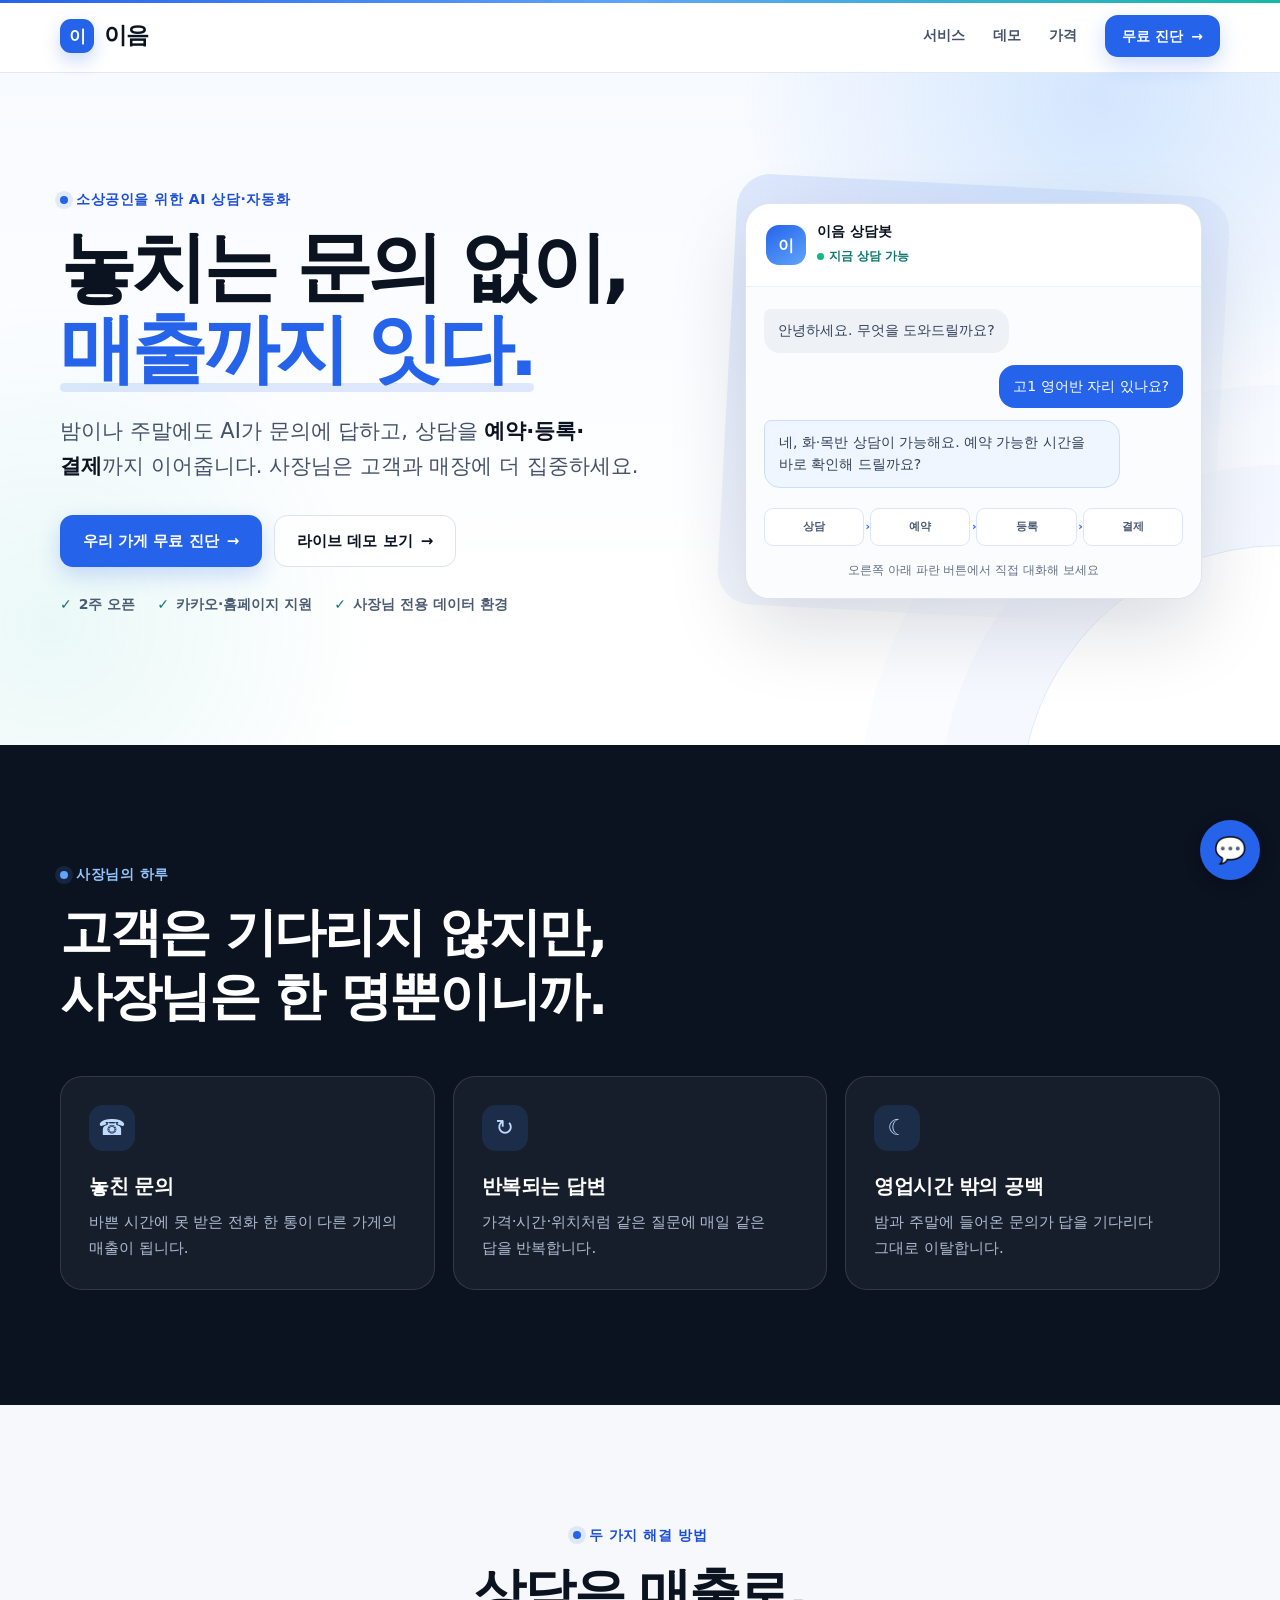
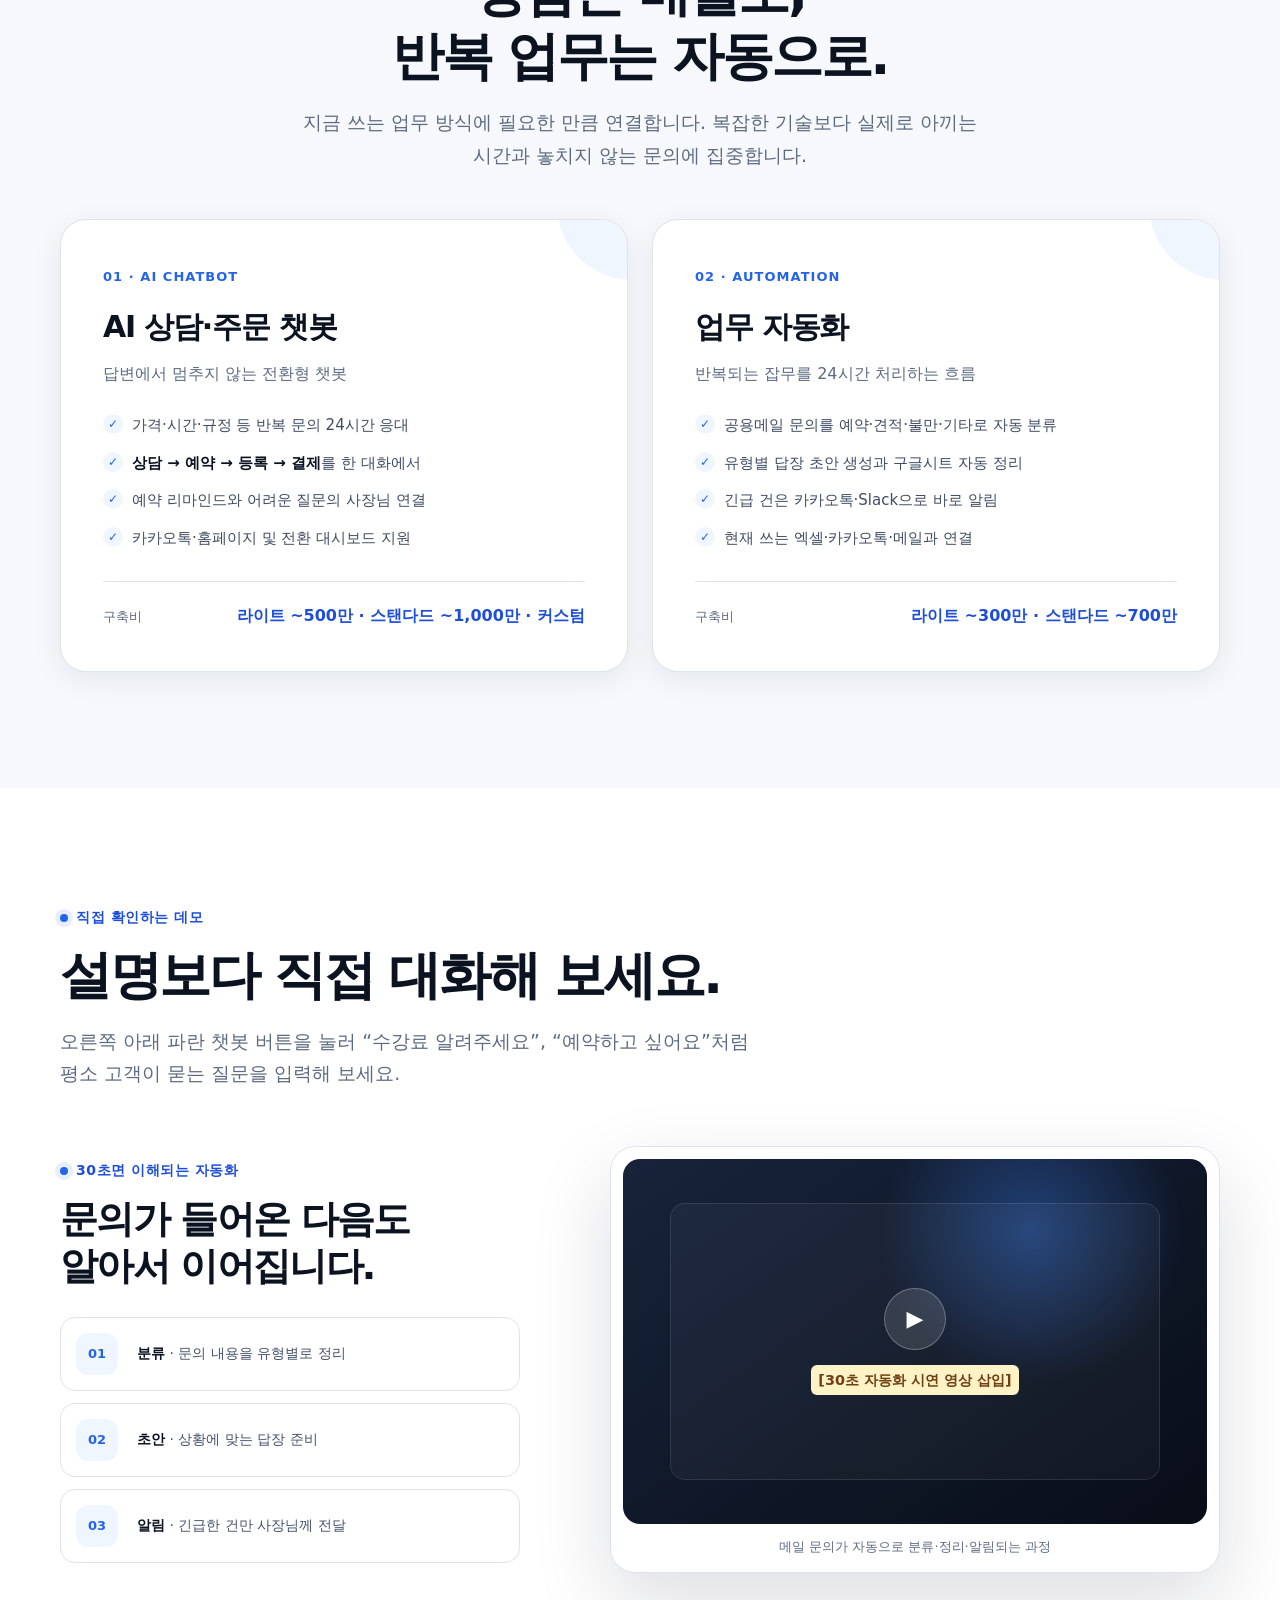
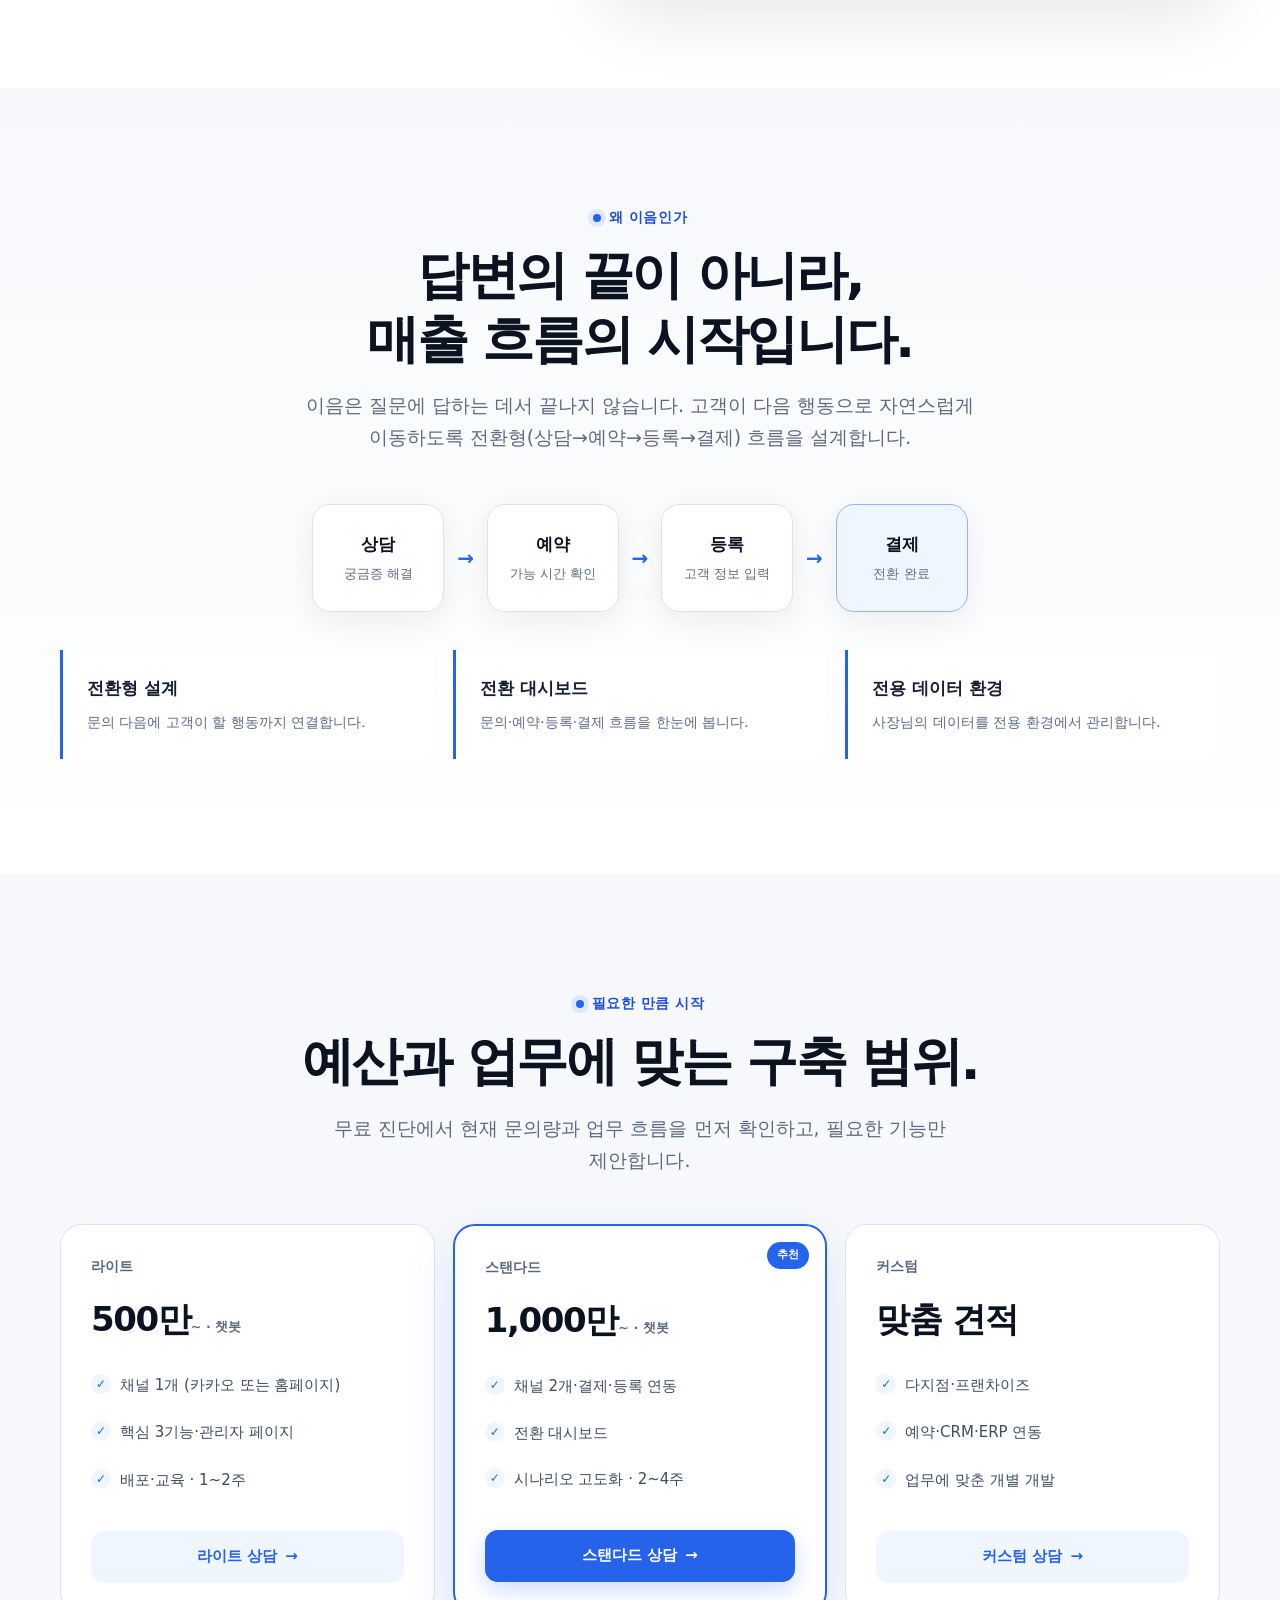
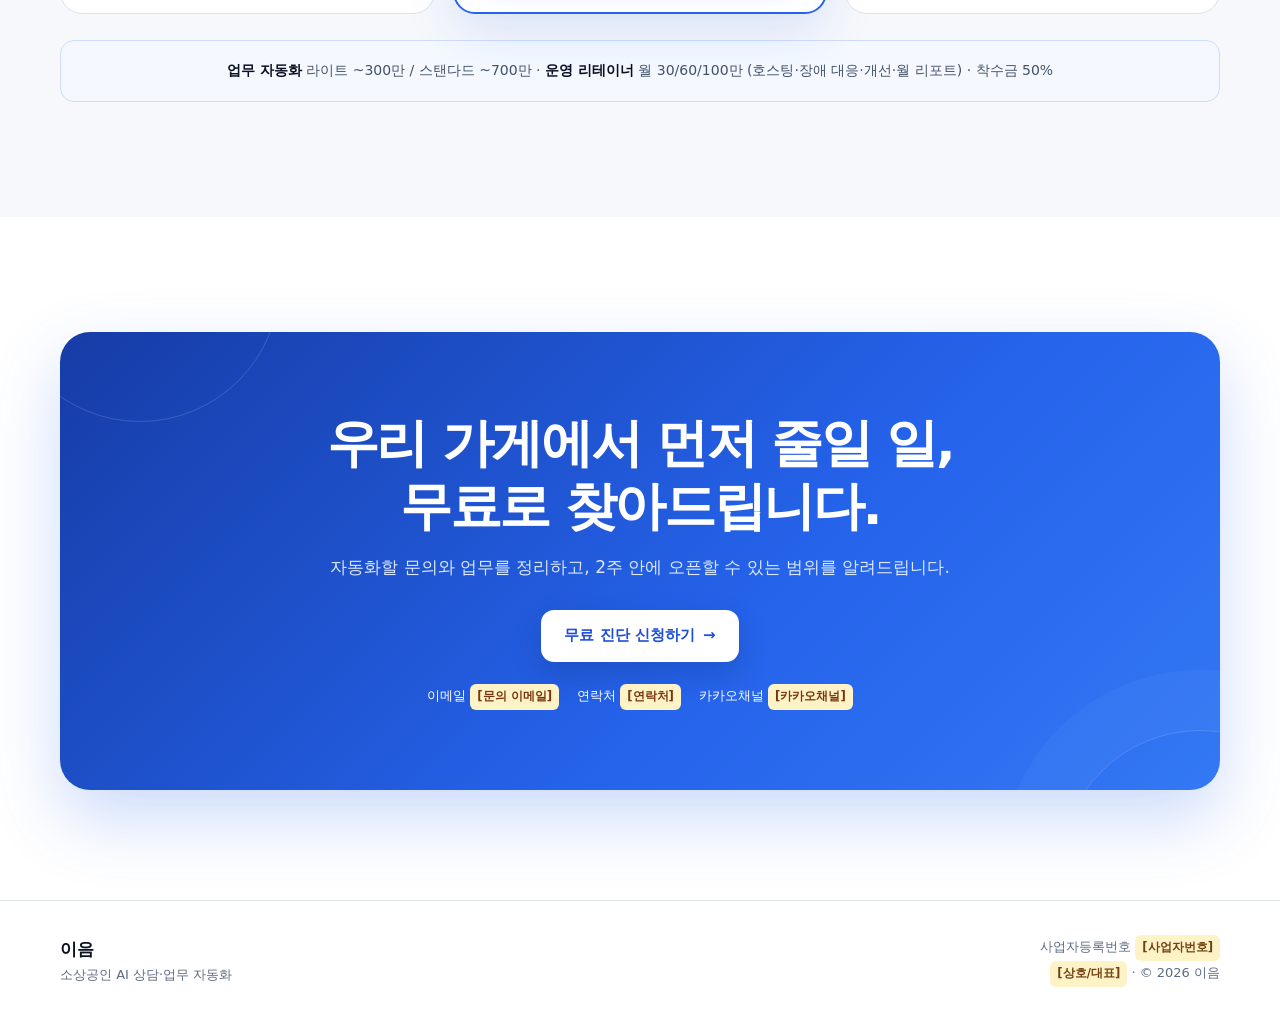
==== index.html @ da588597 "이음 랜딩 페이지 (라이브 챗봇 위젯 포함) Co-Authored-By: Claude Opus 4.8 (1M context) <noreply@anthropic.com>" ====
<!doctype html>
<html lang="ko">
<head>
  <meta charset="utf-8">
  <meta name="viewport" content="width=device-width, initial-scale=1">
  <meta name="theme-color" content="#ffffff">
  <meta name="color-scheme" content="light">
  <title>이음 — 문의를 매출로 잇는 AI 상담·자동화</title>
  <meta name="description" content="소상공인을 위한 AI 상담 챗봇과 업무 자동화. 상담→예약→등록→결제까지 잇는 전환형 챗봇을 2주 안에 오픈하세요.">
  <style>
    :root {
      --blue: #2563eb;
      --blue-dark: #1d4ed8;
      --blue-soft: #eff6ff;
      --navy: #0b1220;
      --ink: #172033;
      --muted: #5d6b82;
      --line: #dce3ed;
      --surface: #fff;
      --soft: #f6f8fb;
      --mint: #0f766e;
      --shadow-sm: 0 8px 30px rgba(15, 23, 42, .07);
      --shadow-lg: 0 30px 80px rgba(15, 23, 42, .14);
      --radius: 22px;
    }

    *, *::before, *::after { box-sizing: border-box; }
    html { scroll-behavior: smooth; scroll-padding-top: 88px; }
    body {
      margin: 0;
      color: var(--ink);
      background: var(--surface);
      font-family: Pretendard, "Apple SD Gothic Neo", "Noto Sans KR", system-ui, -apple-system, sans-serif;
      font-size: 16px;
      line-height: 1.7;
      word-break: keep-all;
      -webkit-font-smoothing: antialiased;
    }
    body::before {
      content: "";
      position: fixed;
      inset: 0 0 auto;
      height: 3px;
      z-index: 100;
      background: linear-gradient(90deg, var(--blue), #60a5fa, #14b8a6);
    }
    a { color: inherit; text-decoration: none; }
    button, a { -webkit-tap-highlight-color: transparent; }
    img { display: block; max-width: 100%; }
    strong { color: var(--navy); }
    section { padding: clamp(76px, 9vw, 120px) 0; }
    section[id] { scroll-margin-top: 76px; }
    .wrap { width: min(1160px, calc(100% - 48px)); margin-inline: auto; }
    .narrow { max-width: 760px; }
    .center { margin-inline: auto; text-align: center; }
    .skip-link {
      position: fixed;
      top: -80px;
      left: 16px;
      z-index: 200;
      padding: 10px 16px;
      border-radius: 10px;
      color: #fff;
      background: var(--navy);
      transition: top .2s ease;
    }
    .skip-link:focus { top: 12px; }
    :focus-visible { outline: 3px solid #f59e0b; outline-offset: 4px; }

    .eyebrow {
      display: inline-flex;
      align-items: center;
      gap: 8px;
      margin-bottom: 14px;
      color: var(--blue-dark);
      font-size: 14px;
      font-weight: 800;
      letter-spacing: .04em;
    }
    .eyebrow::before {
      content: "";
      width: 8px;
      height: 8px;
      border-radius: 50%;
      background: var(--blue);
      box-shadow: 0 0 0 5px rgba(37, 99, 235, .11);
    }
    .section-title {
      margin: 0;
      color: var(--navy);
      font-size: clamp(32px, 4.2vw, 52px);
      line-height: 1.22;
      letter-spacing: -.045em;
    }
    .section-desc {
      max-width: 700px;
      margin: 18px 0 0;
      color: var(--muted);
      font-size: clamp(16px, 1.8vw, 19px);
    }
    .center .section-desc { margin-inline: auto; }

    .btn {
      display: inline-flex;
      min-height: 52px;
      align-items: center;
      justify-content: center;
      gap: 8px;
      padding: 13px 22px;
      border: 1px solid transparent;
      border-radius: 13px;
      color: #fff;
      background: var(--blue);
      box-shadow: 0 8px 22px rgba(37, 99, 235, .22);
      font-size: 15px;
      font-weight: 800;
      line-height: 1.3;
      transition: transform .2s ease, box-shadow .2s ease, background .2s ease;
    }
    .btn::after { content: "→"; transition: transform .2s ease; }
    .btn:hover {
      transform: translateY(-2px);
      background: var(--blue-dark);
      box-shadow: 0 14px 30px rgba(37, 99, 235, .28);
    }
    .btn:hover::after { transform: translateX(3px); }
    .btn.secondary {
      color: var(--navy);
      background: rgba(255, 255, 255, .78);
      border-color: var(--line);
      box-shadow: none;
    }
    .btn.secondary:hover { background: #fff; border-color: #aebbd0; }

    /* Header */
    .site-header {
      position: sticky;
      top: 0;
      z-index: 50;
      border-bottom: 1px solid rgba(220, 227, 237, .8);
      background: rgba(255, 255, 255, .88);
      backdrop-filter: blur(18px);
      -webkit-backdrop-filter: blur(18px);
    }
    .nav {
      display: flex;
      min-height: 72px;
      align-items: center;
      justify-content: space-between;
      gap: 28px;
    }
    .logo {
      display: inline-flex;
      align-items: center;
      gap: 10px;
      color: var(--navy);
      font-size: 23px;
      font-weight: 900;
      letter-spacing: -.04em;
    }
    .logo-mark {
      display: grid;
      width: 34px;
      height: 34px;
      place-items: center;
      border-radius: 11px;
      color: #fff;
      background: var(--blue);
      box-shadow: 0 8px 18px rgba(37, 99, 235, .24);
      font-size: 17px;
    }
    .nav-links { display: flex; align-items: center; gap: 28px; }
    .nav-links > a:not(.btn) {
      color: #445169;
      font-size: 14px;
      font-weight: 700;
      transition: color .2s ease;
    }
    .nav-links > a:not(.btn):hover { color: var(--blue); }
    .nav .btn { min-height: 42px; padding: 9px 16px; font-size: 14px; }

    /* Hero */
    .hero {
      position: relative;
      overflow: hidden;
      padding: clamp(68px, 9vw, 112px) 0 clamp(78px, 10vw, 128px);
      background:
        radial-gradient(circle at 86% 4%, rgba(96, 165, 250, .24), transparent 28%),
        radial-gradient(circle at 4% 82%, rgba(20, 184, 166, .09), transparent 24%),
        linear-gradient(180deg, #f7faff 0%, #fff 78%);
    }
    .hero::after {
      content: "";
      position: absolute;
      width: 520px;
      height: 520px;
      right: -260px;
      bottom: -320px;
      border: 1px solid rgba(37, 99, 235, .14);
      border-radius: 50%;
      box-shadow: 0 0 0 80px rgba(37, 99, 235, .025), 0 0 0 160px rgba(37, 99, 235, .02);
    }
    .hero-grid {
      position: relative;
      z-index: 1;
      display: grid;
      grid-template-columns: minmax(0, 1.08fr) minmax(400px, .92fr);
      align-items: center;
      gap: clamp(48px, 7vw, 88px);
    }
    .hero h1 {
      max-width: 720px;
      margin: 0;
      color: var(--navy);
      font-size: clamp(45px, 6.4vw, 76px);
      font-weight: 900;
      line-height: 1.08;
      letter-spacing: -.062em;
    }
    .hero h1 em {
      position: relative;
      color: var(--blue);
      font-style: normal;
    }
    .hero h1 em::after {
      content: "";
      position: absolute;
      right: 0;
      bottom: 1px;
      left: 0;
      height: 9px;
      z-index: -1;
      border-radius: 20px;
      background: rgba(37, 99, 235, .14);
    }
    .hero-lead {
      max-width: 640px;
      margin: 24px 0 0;
      color: #445169;
      font-size: clamp(17px, 2vw, 21px);
      line-height: 1.65;
    }
    .cta-row { display: flex; flex-wrap: wrap; gap: 12px; margin-top: 32px; }
    .trust-list {
      display: flex;
      flex-wrap: wrap;
      gap: 10px 22px;
      margin: 26px 0 0;
      padding: 0;
      list-style: none;
      color: #4b5b72;
      font-size: 14px;
      font-weight: 650;
    }
    .trust-list li::before { content: "✓"; margin-right: 7px; color: var(--mint); font-weight: 900; }

    .conversation-shell { position: relative; padding: 18px; }
    .conversation-shell::before {
      content: "";
      position: absolute;
      inset: 0;
      border-radius: 34px;
      background: linear-gradient(145deg, rgba(37, 99, 235, .13), rgba(255, 255, 255, .3));
      transform: rotate(3deg);
    }
    .chat-preview {
      position: relative;
      overflow: hidden;
      border: 1px solid rgba(220, 227, 237, .95);
      border-radius: 25px;
      background: #fff;
      box-shadow: var(--shadow-lg);
    }
    .chat-head {
      display: flex;
      align-items: center;
      gap: 11px;
      padding: 18px 20px;
      border-bottom: 1px solid #edf1f6;
    }
    .avatar {
      display: grid;
      width: 40px;
      height: 40px;
      place-items: center;
      border-radius: 13px;
      color: #fff;
      background: linear-gradient(145deg, var(--blue), #60a5fa);
      font-weight: 900;
    }
    .chat-head strong { display: block; font-size: 14px; line-height: 1.3; }
    .status { color: var(--mint); font-size: 12px; font-weight: 700; }
    .status::before { content: ""; display: inline-block; width: 7px; height: 7px; margin-right: 5px; border-radius: 50%; background: #10b981; }
    .chat-body { padding: 22px 18px 17px; background: #fbfcfe; }
    .bubble {
      width: fit-content;
      max-width: 85%;
      margin-bottom: 12px;
      padding: 11px 14px;
      border-radius: 7px 16px 16px;
      background: #eef2f7;
      color: #344158;
      font-size: 14px;
      line-height: 1.55;
    }
    .bubble.user {
      margin-left: auto;
      border-radius: 16px 7px 16px 16px;
      color: #fff;
      background: var(--blue);
    }
    .bubble.result {
      border: 1px solid #cdddfd;
      background: var(--blue-soft);
    }
    .conversion {
      display: grid;
      grid-template-columns: repeat(4, 1fr);
      gap: 6px;
      margin-top: 20px;
    }
    .conversion span {
      position: relative;
      padding: 9px 3px;
      border: 1px solid #dbe6fa;
      border-radius: 9px;
      color: #495973;
      background: #fff;
      text-align: center;
      font-size: 11px;
      font-weight: 800;
    }
    .conversion span:not(:last-child)::after {
      content: "›";
      position: absolute;
      top: 50%;
      right: -7px;
      z-index: 1;
      color: var(--blue);
      transform: translateY(-50%);
    }
    .preview-note {
      margin: 14px 0 0;
      color: #637087;
      text-align: center;
      font-size: 12px;
    }

    /* Problem */
    .problem { background: var(--navy); color: #fff; }
    .problem .eyebrow { color: #93c5fd; }
    .problem .eyebrow::before { background: #60a5fa; box-shadow: 0 0 0 5px rgba(96, 165, 250, .14); }
    .problem .section-title { max-width: 740px; color: #fff; }
    .problem-grid {
      display: grid;
      grid-template-columns: repeat(3, 1fr);
      gap: 18px;
      margin-top: 48px;
    }
    .problem-card {
      padding: 28px;
      border: 1px solid rgba(255, 255, 255, .12);
      border-radius: var(--radius);
      background: rgba(255, 255, 255, .05);
      transition: transform .25s ease, background .25s ease;
    }
    .problem-card:hover { transform: translateY(-4px); background: rgba(255, 255, 255, .08); }
    .icon-box {
      display: grid;
      width: 46px;
      height: 46px;
      place-items: center;
      border-radius: 14px;
      color: #bfdbfe;
      background: rgba(59, 130, 246, .15);
      font-size: 22px;
    }
    .problem-card h3 { margin: 18px 0 7px; font-size: 20px; letter-spacing: -.025em; }
    .problem-card p { margin: 0; color: #aebbd0; font-size: 15px; }

    /* Services */
    .services { background: var(--soft); }
    .service-grid { display: grid; grid-template-columns: repeat(2, 1fr); gap: 24px; margin-top: 48px; }
    .service-card {
      position: relative;
      overflow: hidden;
      padding: clamp(28px, 4vw, 42px);
      border: 1px solid var(--line);
      border-radius: 26px;
      background: #fff;
      box-shadow: var(--shadow-sm);
      transition: transform .25s ease, box-shadow .25s ease;
    }
    .service-card:hover { transform: translateY(-5px); box-shadow: 0 18px 45px rgba(15, 23, 42, .1); }
    .service-card::after {
      content: "";
      position: absolute;
      width: 150px;
      height: 150px;
      top: -90px;
      right: -80px;
      border-radius: 50%;
      background: var(--blue-soft);
    }
    .service-no { color: var(--blue); font-size: 13px; font-weight: 900; letter-spacing: .08em; }
    .service-card h3 { margin: 12px 0 0; color: var(--navy); font-size: clamp(24px, 3vw, 30px); letter-spacing: -.04em; }
    .service-card > p { margin: 8px 0 0; color: var(--muted); }
    .check-list { display: grid; gap: 12px; margin: 26px 0 0; padding: 0; list-style: none; }
    .check-list li { position: relative; padding-left: 29px; color: #3f4c62; font-size: 15px; }
    .check-list li::before {
      content: "✓";
      position: absolute;
      top: 1px;
      left: 0;
      display: grid;
      width: 20px;
      height: 20px;
      place-items: center;
      border-radius: 50%;
      color: var(--blue);
      background: var(--blue-soft);
      font-size: 12px;
      font-weight: 900;
    }
    .service-price {
      display: flex;
      align-items: baseline;
      justify-content: space-between;
      gap: 12px;
      margin-top: 30px;
      padding-top: 20px;
      border-top: 1px solid var(--line);
      color: var(--muted);
      font-size: 13px;
    }
    .service-price strong { color: var(--blue-dark); font-size: 16px; }

    /* Demo */
    .demo-grid {
      display: grid;
      grid-template-columns: .86fr 1.14fr;
      align-items: center;
      gap: clamp(46px, 7vw, 90px);
      margin-top: 56px;
    }
    .step-list { display: grid; gap: 12px; margin-top: 28px; }
    .step {
      display: grid;
      grid-template-columns: 46px 1fr;
      gap: 15px;
      align-items: center;
      padding: 15px;
      border: 1px solid var(--line);
      border-radius: 15px;
      background: #fff;
    }
    .step b {
      display: grid;
      width: 42px;
      height: 42px;
      place-items: center;
      border-radius: 12px;
      color: var(--blue);
      background: var(--blue-soft);
      font-size: 13px;
    }
    .step span { color: #45536a; font-size: 14px; }
    .video-card {
      padding: 12px;
      border: 1px solid var(--line);
      border-radius: 25px;
      background: #fff;
      box-shadow: var(--shadow-lg);
    }
    .video-box {
      position: relative;
      display: grid;
      aspect-ratio: 16 / 10;
      place-items: center;
      overflow: hidden;
      border-radius: 17px;
      background:
        radial-gradient(circle at 70% 20%, rgba(59, 130, 246, .38), transparent 30%),
        linear-gradient(145deg, #17233a, #080d17);
      color: #fff;
      text-align: center;
    }
    .video-box::before {
      content: "";
      position: absolute;
      inset: 12% 8%;
      border: 1px solid rgba(255, 255, 255, .1);
      border-radius: 15px;
      background: rgba(255, 255, 255, .04);
    }
    .video-placeholder { position: relative; z-index: 1; }
    .play {
      display: grid;
      width: 62px;
      height: 62px;
      margin: 0 auto 15px;
      place-items: center;
      border: 1px solid rgba(255, 255, 255, .28);
      border-radius: 50%;
      background: rgba(255, 255, 255, .13);
      backdrop-filter: blur(8px);
      font-size: 22px;
    }
    .placeholder {
      display: inline-block;
      padding: 3px 7px;
      border-radius: 6px;
      color: #713f12;
      background: #fef3c7;
      font-size: .9em;
      font-weight: 700;
    }
    .video-caption { margin: 12px 6px 2px; color: var(--muted); font-size: 13px; text-align: center; }

    /* Difference */
    .difference { background: linear-gradient(180deg, var(--soft), #fff); }
    .flow {
      display: grid;
      grid-template-columns: repeat(7, auto);
      align-items: center;
      justify-content: center;
      gap: clamp(6px, 1vw, 14px);
      margin-top: 50px;
    }
    .flow-step {
      min-width: 132px;
      padding: 25px 16px;
      border: 1px solid var(--line);
      border-radius: 18px;
      background: #fff;
      box-shadow: var(--shadow-sm);
      text-align: center;
    }
    .flow-step b { display: block; color: var(--navy); font-size: 17px; }
    .flow-step small { color: var(--muted); }
    .flow-step:last-child { border-color: #93b4fb; background: var(--blue-soft); }
    .flow-arrow { color: var(--blue); font-size: 20px; font-weight: 900; }
    .proof-grid { display: grid; grid-template-columns: repeat(3, 1fr); gap: 18px; margin-top: 38px; }
    .proof {
      padding: 24px;
      border-left: 3px solid var(--blue);
      border-radius: 0 15px 15px 0;
      background: #fff;
    }
    .proof b { display: block; margin-bottom: 5px; font-size: 17px; }
    .proof span { color: var(--muted); font-size: 14px; }

    /* Pricing */
    .pricing { background: var(--soft); }
    .price-grid { display: grid; grid-template-columns: repeat(3, 1fr); gap: 18px; margin-top: 48px; }
    .plan {
      position: relative;
      display: flex;
      min-height: 390px;
      flex-direction: column;
      padding: 30px;
      border: 1px solid var(--line);
      border-radius: 22px;
      background: #fff;
    }
    .plan.featured { border: 2px solid var(--blue); box-shadow: 0 20px 50px rgba(37, 99, 235, .13); transform: translateY(-8px); }
    .popular {
      position: absolute;
      top: 16px;
      right: 16px;
      padding: 4px 10px;
      border-radius: 99px;
      color: #fff;
      background: var(--blue);
      font-size: 11px;
      font-weight: 800;
    }
    .plan-name { color: #58677e; font-size: 14px; font-weight: 800; }
    .amount { margin-top: 12px; color: var(--navy); font-size: 34px; font-weight: 900; letter-spacing: -.04em; }
    .amount small { color: var(--muted); font-size: 13px; font-weight: 600; letter-spacing: 0; }
    .plan .check-list { flex: 1; margin-top: 24px; }
    .plan .btn { width: 100%; margin-top: 28px; }
    .plan:not(.featured) .btn { color: var(--blue); background: var(--blue-soft); box-shadow: none; }
    .price-note {
      margin: 26px auto 0;
      padding: 18px 22px;
      border: 1px solid #cdddfd;
      border-radius: 14px;
      color: #45536a;
      background: #f5f9ff;
      font-size: 14px;
      text-align: center;
    }

    /* CTA + footer */
    .contact { padding-bottom: clamp(76px, 9vw, 110px); }
    .contact-band {
      position: relative;
      overflow: hidden;
      padding: clamp(48px, 7vw, 80px) 24px;
      border-radius: 30px;
      color: #fff;
      background: linear-gradient(135deg, #163ca6, var(--blue) 60%, #3378f4);
      box-shadow: 0 28px 70px rgba(37, 99, 235, .24);
      text-align: center;
    }
    .contact-band::before, .contact-band::after {
      content: "";
      position: absolute;
      width: 280px;
      height: 280px;
      border: 1px solid rgba(255, 255, 255, .15);
      border-radius: 50%;
    }
    .contact-band::before { top: -190px; left: -60px; }
    .contact-band::after { right: -120px; bottom: -220px; box-shadow: 0 0 0 60px rgba(255, 255, 255, .035); }
    .contact-band > * { position: relative; z-index: 1; }
    .contact-band h2 { max-width: 760px; margin: 0 auto; font-size: clamp(32px, 4.5vw, 52px); line-height: 1.2; letter-spacing: -.045em; }
    .contact-band > p { margin: 16px auto 0; color: #dbeafe; font-size: 17px; }
    .contact-band .btn { margin-top: 28px; color: var(--blue-dark); background: #fff; box-shadow: 0 12px 30px rgba(7, 23, 63, .18); }
    .contact-detail { display: flex; flex-wrap: wrap; justify-content: center; gap: 8px 18px; margin-top: 22px; font-size: 13px; }
    .contact-detail .placeholder { color: #78350f; }
    footer { padding: 34px 0 44px; border-top: 1px solid var(--line); color: var(--muted); font-size: 13px; }
    .footer-inner { display: flex; align-items: flex-start; justify-content: space-between; gap: 24px; }
    .footer-brand { color: var(--navy); font-size: 17px; font-weight: 900; }
    .footer-meta { text-align: right; }

    [data-reveal] { opacity: 0; transform: translateY(22px); transition: opacity .65s ease, transform .65s cubic-bezier(.2,.7,.2,1); }
    [data-reveal].is-visible { opacity: 1; transform: none; }

    @media (max-width: 980px) {
      .hero-grid { grid-template-columns: 1fr 400px; gap: 36px; }
      .hero h1 { font-size: clamp(44px, 6.4vw, 62px); }
      .problem-grid, .proof-grid { gap: 14px; }
      .flow-step { min-width: 100px; }
    }
    @media (max-width: 820px) {
      .nav-links { gap: 18px; }
      .nav-links > a:not(.btn) { display: none; }
      .hero-grid, .demo-grid { grid-template-columns: 1fr; }
      .hero-copy { text-align: center; }
      .hero h1, .hero-lead { margin-inline: auto; }
      .cta-row, .trust-list { justify-content: center; }
      .conversation-shell { width: min(100%, 490px); margin-inline: auto; }
      .problem-grid { grid-template-columns: 1fr; }
      .problem-card { display: grid; grid-template-columns: 52px 1fr; column-gap: 16px; }
      .problem-card .icon-box { grid-row: span 2; }
      .problem-card h3 { margin: 0 0 5px; }
      .service-grid { grid-template-columns: 1fr; }
      .flow { grid-template-columns: 1fr; width: min(100%, 480px); margin-inline: auto; margin-top: 40px; }
      .flow-step { width: 100%; }
      .flow-arrow { transform: rotate(90deg); text-align: center; }
      .price-grid { grid-template-columns: 1fr; width: min(100%, 580px); margin-inline: auto; margin-top: 40px; }
      .plan { min-height: 0; }
      .plan.featured { transform: none; }
    }
    @media (max-width: 620px) {
      .wrap { width: min(100% - 32px, 1160px); }
      section { padding-block: 72px; }
      .nav { min-height: 64px; }
      .logo { font-size: 21px; }
      .logo-mark { width: 31px; height: 31px; border-radius: 9px; }
      .nav .btn { min-height: 40px; padding-inline: 13px; }
      .hero { padding-top: 58px; }
      .hero h1 { font-size: clamp(42px, 13vw, 56px); }
      .hero-lead br { display: none; }
      .cta-row { display: grid; grid-template-columns: 1fr; }
      .cta-row .btn { width: 100%; }
      .trust-list { display: grid; justify-content: start; width: fit-content; margin-inline: auto; text-align: left; }
      .conversation-shell { padding: 8px; }
      .chat-preview { border-radius: 20px; }
      .problem-card { padding: 22px; }
      .service-card { border-radius: 20px; }
      .service-price { align-items: flex-start; flex-direction: column; }
      .proof-grid { grid-template-columns: 1fr; }
      .video-card { padding: 8px; border-radius: 20px; }
      .contact { padding-top: 18px; }
      .contact .wrap { width: 100%; }
      .contact-band { border-radius: 0; }
      .footer-inner { flex-direction: column; }
      .footer-meta { text-align: left; }
    }
    @media (prefers-reduced-motion: reduce) {
      html { scroll-behavior: auto; }
      *, *::before, *::after { scroll-behavior: auto !important; transition-duration: .01ms !important; animation-duration: .01ms !important; animation-iteration-count: 1 !important; }
      [data-reveal] { opacity: 1; transform: none; }
    }
  </style>
</head>
<body>
  <a class="skip-link" href="#main">본문으로 바로가기</a>

  <header class="site-header">
    <div class="wrap">
      <nav class="nav" aria-label="주요 메뉴">
        <a class="logo" href="#" aria-label="이음 홈">
          <span class="logo-mark" aria-hidden="true">이</span>
          <span>이음</span>
        </a>
        <div class="nav-links">
          <a href="#services">서비스</a>
          <a href="#demo">데모</a>
          <a href="#pricing">가격</a>
          <a class="btn" href="#contact">무료 진단</a>
        </div>
      </nav>
    </div>
  </header>

  <main id="main">
    <section class="hero" aria-labelledby="hero-title">
      <div class="wrap hero-grid">
        <div class="hero-copy" data-reveal>
          <span class="eyebrow">소상공인을 위한 AI 상담·자동화</span>
          <h1 id="hero-title">놓치는 문의 없이,<br><em>매출까지 잇다.</em></h1>
          <p class="hero-lead">밤이나 주말에도 AI가 문의에 답하고, 상담을 <strong>예약·등록·결제</strong>까지 이어줍니다. 사장님은 고객과 매장에 더 집중하세요.</p>
          <div class="cta-row">
            <a class="btn" href="#contact">우리 가게 무료 진단</a>
            <a class="btn secondary" href="#demo">라이브 데모 보기</a>
          </div>
          <ul class="trust-list" aria-label="서비스 특징">
            <li>2주 오픈</li>
            <li>카카오·홈페이지 지원</li>
            <li>사장님 전용 데이터 환경</li>
          </ul>
        </div>

        <div class="conversation-shell" data-reveal>
          <div class="chat-preview" aria-label="AI 상담 챗봇 대화 예시">
            <div class="chat-head">
              <span class="avatar" aria-hidden="true">이</span>
              <div><strong>이음 상담봇</strong><span class="status">지금 상담 가능</span></div>
            </div>
            <div class="chat-body">
              <div class="bubble">안녕하세요. 무엇을 도와드릴까요?</div>
              <div class="bubble user">고1 영어반 자리 있나요?</div>
              <div class="bubble result">네, 화·목반 상담이 가능해요. 예약 가능한 시간을 바로 확인해 드릴까요?</div>
              <div class="conversion" aria-label="문의에서 결제까지 전환 흐름">
                <span>상담</span><span>예약</span><span>등록</span><span>결제</span>
              </div>
              <p class="preview-note">오른쪽 아래 파란 버튼에서 직접 대화해 보세요</p>
            </div>
          </div>
        </div>
      </div>
    </section>

    <section class="problem" aria-labelledby="problem-title">
      <div class="wrap">
        <span class="eyebrow" data-reveal>사장님의 하루</span>
        <h2 class="section-title" id="problem-title" data-reveal>고객은 기다리지 않지만,<br>사장님은 한 명뿐이니까.</h2>
        <div class="problem-grid">
          <article class="problem-card" data-reveal>
            <span class="icon-box" aria-hidden="true">☎</span>
            <h3>놓친 문의</h3>
            <p>바쁜 시간에 못 받은 전화 한 통이 다른 가게의 매출이 됩니다.</p>
          </article>
          <article class="problem-card" data-reveal>
            <span class="icon-box" aria-hidden="true">↻</span>
            <h3>반복되는 답변</h3>
            <p>가격·시간·위치처럼 같은 질문에 매일 같은 답을 반복합니다.</p>
          </article>
          <article class="problem-card" data-reveal>
            <span class="icon-box" aria-hidden="true">☾</span>
            <h3>영업시간 밖의 공백</h3>
            <p>밤과 주말에 들어온 문의가 답을 기다리다 그대로 이탈합니다.</p>
          </article>
        </div>
      </div>
    </section>

    <section class="services" id="services" aria-labelledby="services-title">
      <div class="wrap">
        <div class="narrow center">
          <span class="eyebrow" data-reveal>두 가지 해결 방법</span>
          <h2 class="section-title" id="services-title" data-reveal>상담은 매출로,<br>반복 업무는 자동으로.</h2>
          <p class="section-desc" data-reveal>지금 쓰는 업무 방식에 필요한 만큼 연결합니다. 복잡한 기술보다 실제로 아끼는 시간과 놓치지 않는 문의에 집중합니다.</p>
        </div>
        <div class="service-grid">
          <article class="service-card" data-reveal>
            <span class="service-no">01 · AI CHATBOT</span>
            <h3>AI 상담·주문 챗봇</h3>
            <p>답변에서 멈추지 않는 전환형 챗봇</p>
            <ul class="check-list">
              <li>가격·시간·규정 등 반복 문의 24시간 응대</li>
              <li><strong>상담 → 예약 → 등록 → 결제</strong>를 한 대화에서</li>
              <li>예약 리마인드와 어려운 질문의 사장님 연결</li>
              <li>카카오톡·홈페이지 및 전환 대시보드 지원</li>
            </ul>
            <div class="service-price"><span>구축비</span><strong>라이트 ~500만 · 스탠다드 ~1,000만 · 커스텀</strong></div>
          </article>
          <article class="service-card" data-reveal>
            <span class="service-no">02 · AUTOMATION</span>
            <h3>업무 자동화</h3>
            <p>반복되는 잡무를 24시간 처리하는 흐름</p>
            <ul class="check-list">
              <li>공용메일 문의를 예약·견적·불만·기타로 자동 분류</li>
              <li>유형별 답장 초안 생성과 구글시트 자동 정리</li>
              <li>긴급 건은 카카오톡·Slack으로 바로 알림</li>
              <li>현재 쓰는 엑셀·카카오톡·메일과 연결</li>
            </ul>
            <div class="service-price"><span>구축비</span><strong>라이트 ~300만 · 스탠다드 ~700만</strong></div>
          </article>
        </div>
      </div>
    </section>

    <section id="demo" aria-labelledby="demo-title">
      <div class="wrap">
        <div class="narrow">
          <span class="eyebrow" data-reveal>직접 확인하는 데모</span>
          <h2 class="section-title" id="demo-title" data-reveal>설명보다 직접 대화해 보세요.</h2>
          <p class="section-desc" data-reveal>오른쪽 아래 파란 챗봇 버튼을 눌러 “수강료 알려주세요”, “예약하고 싶어요”처럼 평소 고객이 묻는 질문을 입력해 보세요.</p>
        </div>
        <div class="demo-grid">
          <div data-reveal>
            <span class="eyebrow">30초면 이해되는 자동화</span>
            <h3 class="section-title" style="font-size:clamp(27px,3vw,38px)">문의가 들어온 다음도<br>알아서 이어집니다.</h3>
            <div class="step-list">
              <div class="step"><b>01</b><span><strong>분류</strong> · 문의 내용을 유형별로 정리</span></div>
              <div class="step"><b>02</b><span><strong>초안</strong> · 상황에 맞는 답장 준비</span></div>
              <div class="step"><b>03</b><span><strong>알림</strong> · 긴급한 건만 사장님께 전달</span></div>
            </div>
          </div>
          <div class="video-card" data-reveal>
            <div class="video-box" role="img" aria-label="30초 자동화 시연 영상이 들어갈 자리">
              <div class="video-placeholder">
                <span class="play" aria-hidden="true">▶</span>
                <span class="placeholder">[30초 자동화 시연 영상 삽입]</span>
              </div>
            </div>
            <p class="video-caption">메일 문의가 자동으로 분류·정리·알림되는 과정</p>
          </div>
        </div>
      </div>
    </section>

    <section class="difference" aria-labelledby="difference-title">
      <div class="wrap">
        <div class="narrow center">
          <span class="eyebrow" data-reveal>왜 이음인가</span>
          <h2 class="section-title" id="difference-title" data-reveal>답변의 끝이 아니라,<br>매출 흐름의 시작입니다.</h2>
          <p class="section-desc" data-reveal>이음은 질문에 답하는 데서 끝나지 않습니다. 고객이 다음 행동으로 자연스럽게 이동하도록 전환형(상담→예약→등록→결제) 흐름을 설계합니다.</p>
        </div>
        <div class="flow" aria-label="상담에서 결제까지 흐름" data-reveal>
          <div class="flow-step"><b>상담</b><small>궁금증 해결</small></div><span class="flow-arrow" aria-hidden="true">→</span>
          <div class="flow-step"><b>예약</b><small>가능 시간 확인</small></div><span class="flow-arrow" aria-hidden="true">→</span>
          <div class="flow-step"><b>등록</b><small>고객 정보 입력</small></div><span class="flow-arrow" aria-hidden="true">→</span>
          <div class="flow-step"><b>결제</b><small>전환 완료</small></div>
        </div>
        <div class="proof-grid">
          <div class="proof" data-reveal><b>전환형 설계</b><span>문의 다음에 고객이 할 행동까지 연결합니다.</span></div>
          <div class="proof" data-reveal><b>전환 대시보드</b><span>문의·예약·등록·결제 흐름을 한눈에 봅니다.</span></div>
          <div class="proof" data-reveal><b>전용 데이터 환경</b><span>사장님의 데이터를 전용 환경에서 관리합니다.</span></div>
        </div>
      </div>
    </section>

    <section class="pricing" id="pricing" aria-labelledby="pricing-title">
      <div class="wrap">
        <div class="narrow center">
          <span class="eyebrow" data-reveal>필요한 만큼 시작</span>
          <h2 class="section-title" id="pricing-title" data-reveal>예산과 업무에 맞는 구축 범위.</h2>
          <p class="section-desc" data-reveal>무료 진단에서 현재 문의량과 업무 흐름을 먼저 확인하고, 필요한 기능만 제안합니다.</p>
        </div>
        <div class="price-grid">
          <article class="plan" data-reveal>
            <span class="plan-name">라이트</span>
            <div class="amount">500만<small>~ · 챗봇</small></div>
            <ul class="check-list">
              <li>채널 1개 (카카오 또는 홈페이지)</li>
              <li>핵심 3기능·관리자 페이지</li>
              <li>배포·교육 · 1~2주</li>
            </ul>
            <a class="btn" href="#contact">라이트 상담</a>
          </article>
          <article class="plan featured" data-reveal>
            <span class="popular">추천</span>
            <span class="plan-name">스탠다드</span>
            <div class="amount">1,000만<small>~ · 챗봇</small></div>
            <ul class="check-list">
              <li>채널 2개·결제·등록 연동</li>
              <li>전환 대시보드</li>
              <li>시나리오 고도화 · 2~4주</li>
            </ul>
            <a class="btn" href="#contact">스탠다드 상담</a>
          </article>
          <article class="plan" data-reveal>
            <span class="plan-name">커스텀</span>
            <div class="amount">맞춤 견적</div>
            <ul class="check-list">
              <li>다지점·프랜차이즈</li>
              <li>예약·CRM·ERP 연동</li>
              <li>업무에 맞춘 개별 개발</li>
            </ul>
            <a class="btn" href="#contact">커스텀 상담</a>
          </article>
        </div>
        <p class="price-note" data-reveal><strong>업무 자동화</strong> 라이트 ~300만 / 스탠다드 ~700만 · <strong>운영 리테이너</strong> 월 30/60/100만 (호스팅·장애 대응·개선·월 리포트) · 착수금 50%</p>
      </div>
    </section>

    <section class="contact" id="contact" aria-labelledby="contact-title">
      <div class="wrap">
        <div class="contact-band" data-reveal>
          <h2 id="contact-title">우리 가게에서 먼저 줄일 일,<br>무료로 찾아드립니다.</h2>
          <p>자동화할 문의와 업무를 정리하고, 2주 안에 오픈할 수 있는 범위를 알려드립니다.</p>
          <a class="btn" href="mailto:[문의 이메일]">무료 진단 신청하기</a>
          <div class="contact-detail" aria-label="문의 방법">
            <span>이메일 <span class="placeholder">[문의 이메일]</span></span>
            <span>연락처 <span class="placeholder">[연락처]</span></span>
            <span>카카오채널 <span class="placeholder">[카카오채널]</span></span>
          </div>
        </div>
      </div>
    </section>
  </main>

  <footer>
    <div class="wrap footer-inner">
      <div><div class="footer-brand">이음</div><span>소상공인 AI 상담·업무 자동화</span></div>
      <div class="footer-meta">사업자등록번호 <span class="placeholder">[사업자번호]</span><br><span class="placeholder">[상호/대표]</span> · © 2026 이음</div>
    </div>
  </footer>

  <script>
    (() => {
      const items = document.querySelectorAll("[data-reveal]");
      if (!("IntersectionObserver" in window) || window.matchMedia("(prefers-reduced-motion: reduce)").matches) {
        items.forEach((item) => item.classList.add("is-visible"));
        return;
      }
      const observer = new IntersectionObserver((entries) => {
        entries.forEach((entry) => {
          if (entry.isIntersecting) {
            entry.target.classList.add("is-visible");
            observer.unobserve(entry.target);
          }
        });
      }, { threshold: .12 });
      items.forEach((item) => observer.observe(item));
    })();
  </script>

  <!-- 라이브 상담 챗봇 위젯: data-tenant/data-api/data-color 계약 유지 -->
  <script src="./chat-widget.js" data-tenant="academy" data-api="https://eum-chatbot-api.onrender.com/api" data-color="#2563eb"></script>
</body>
</html>
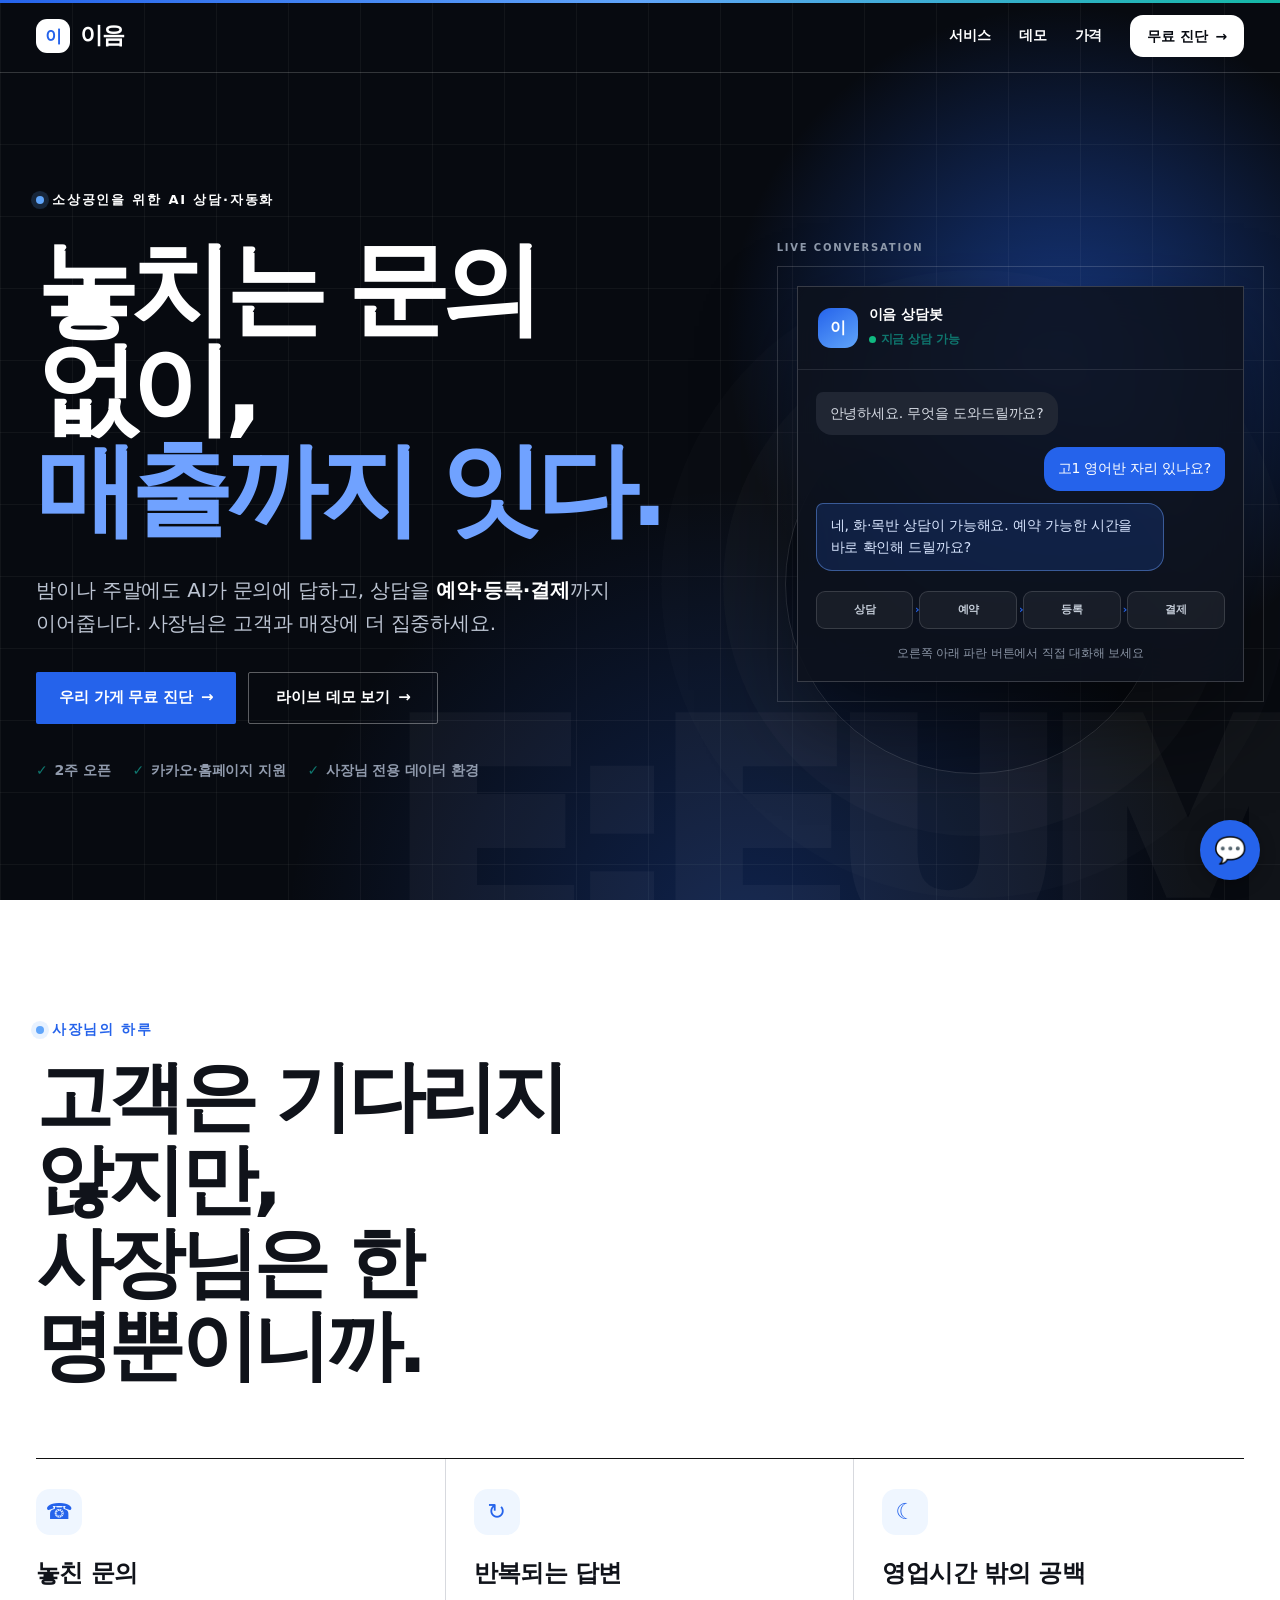
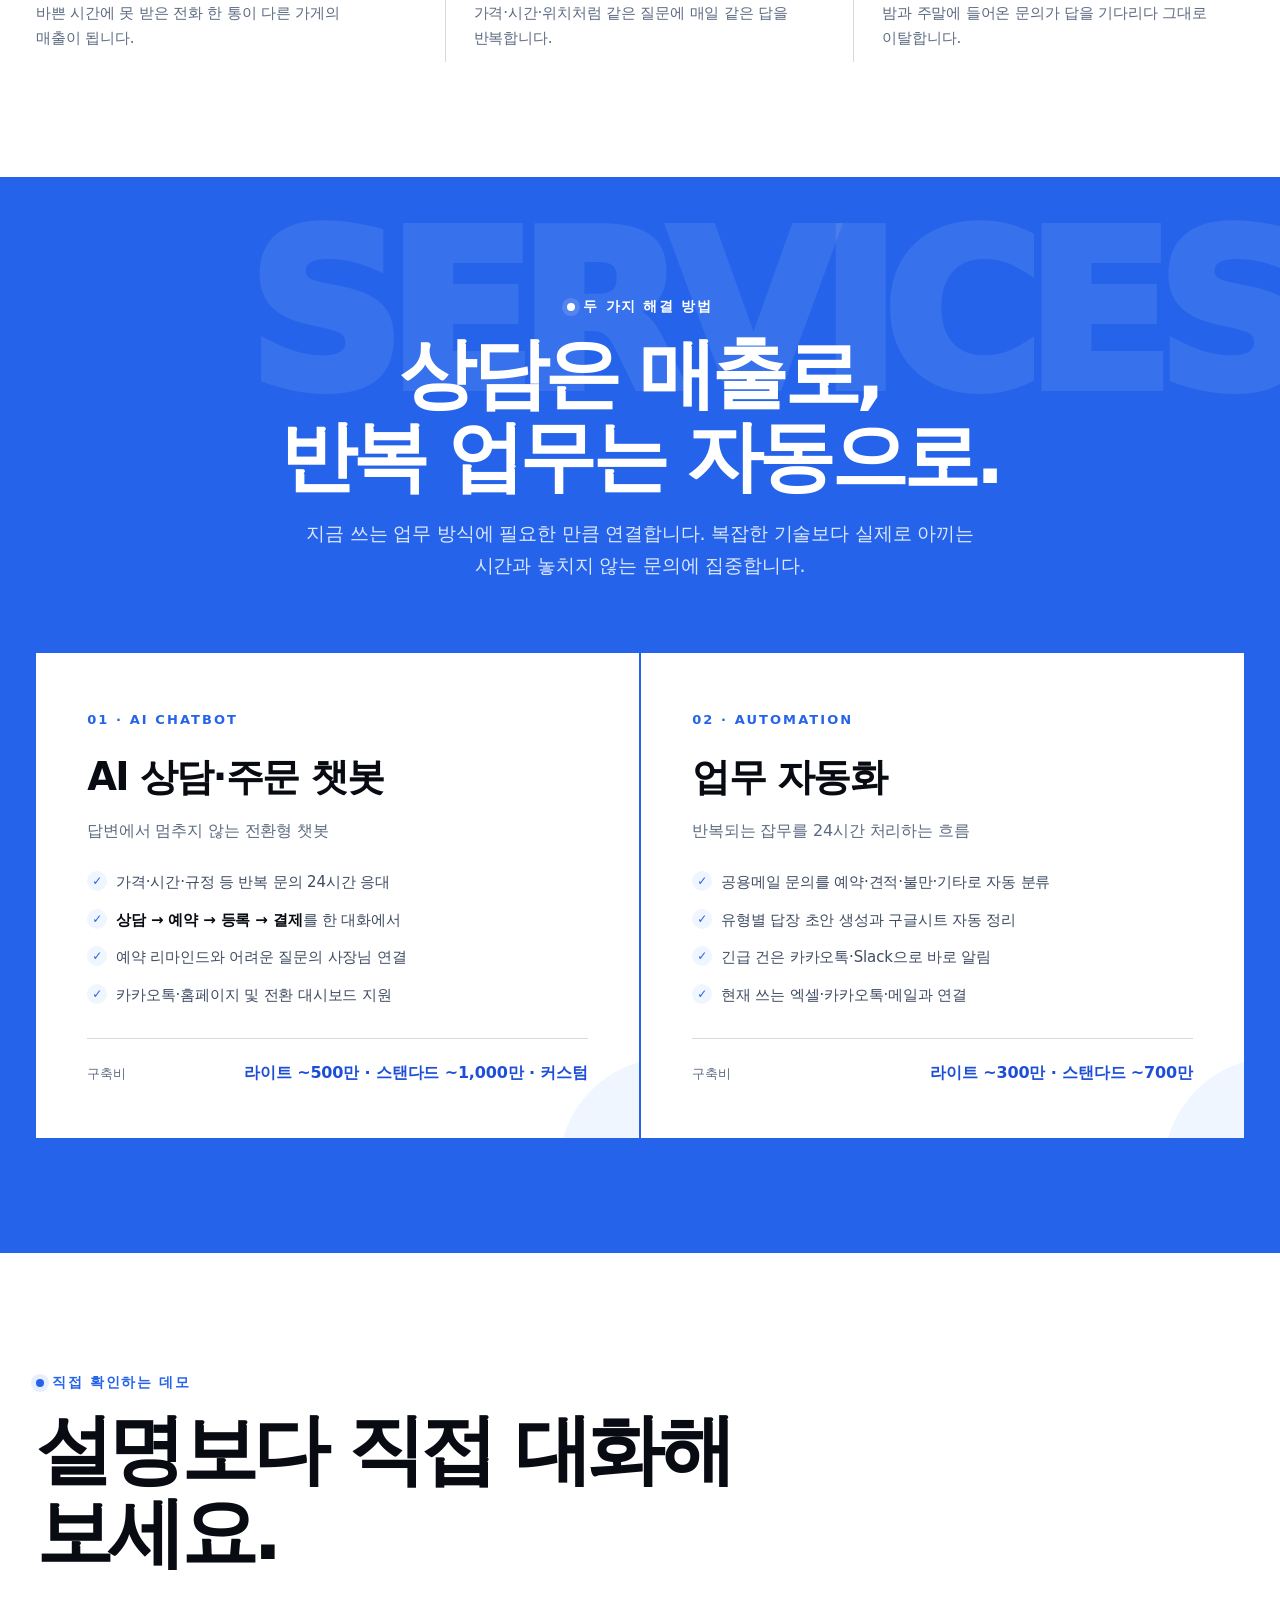
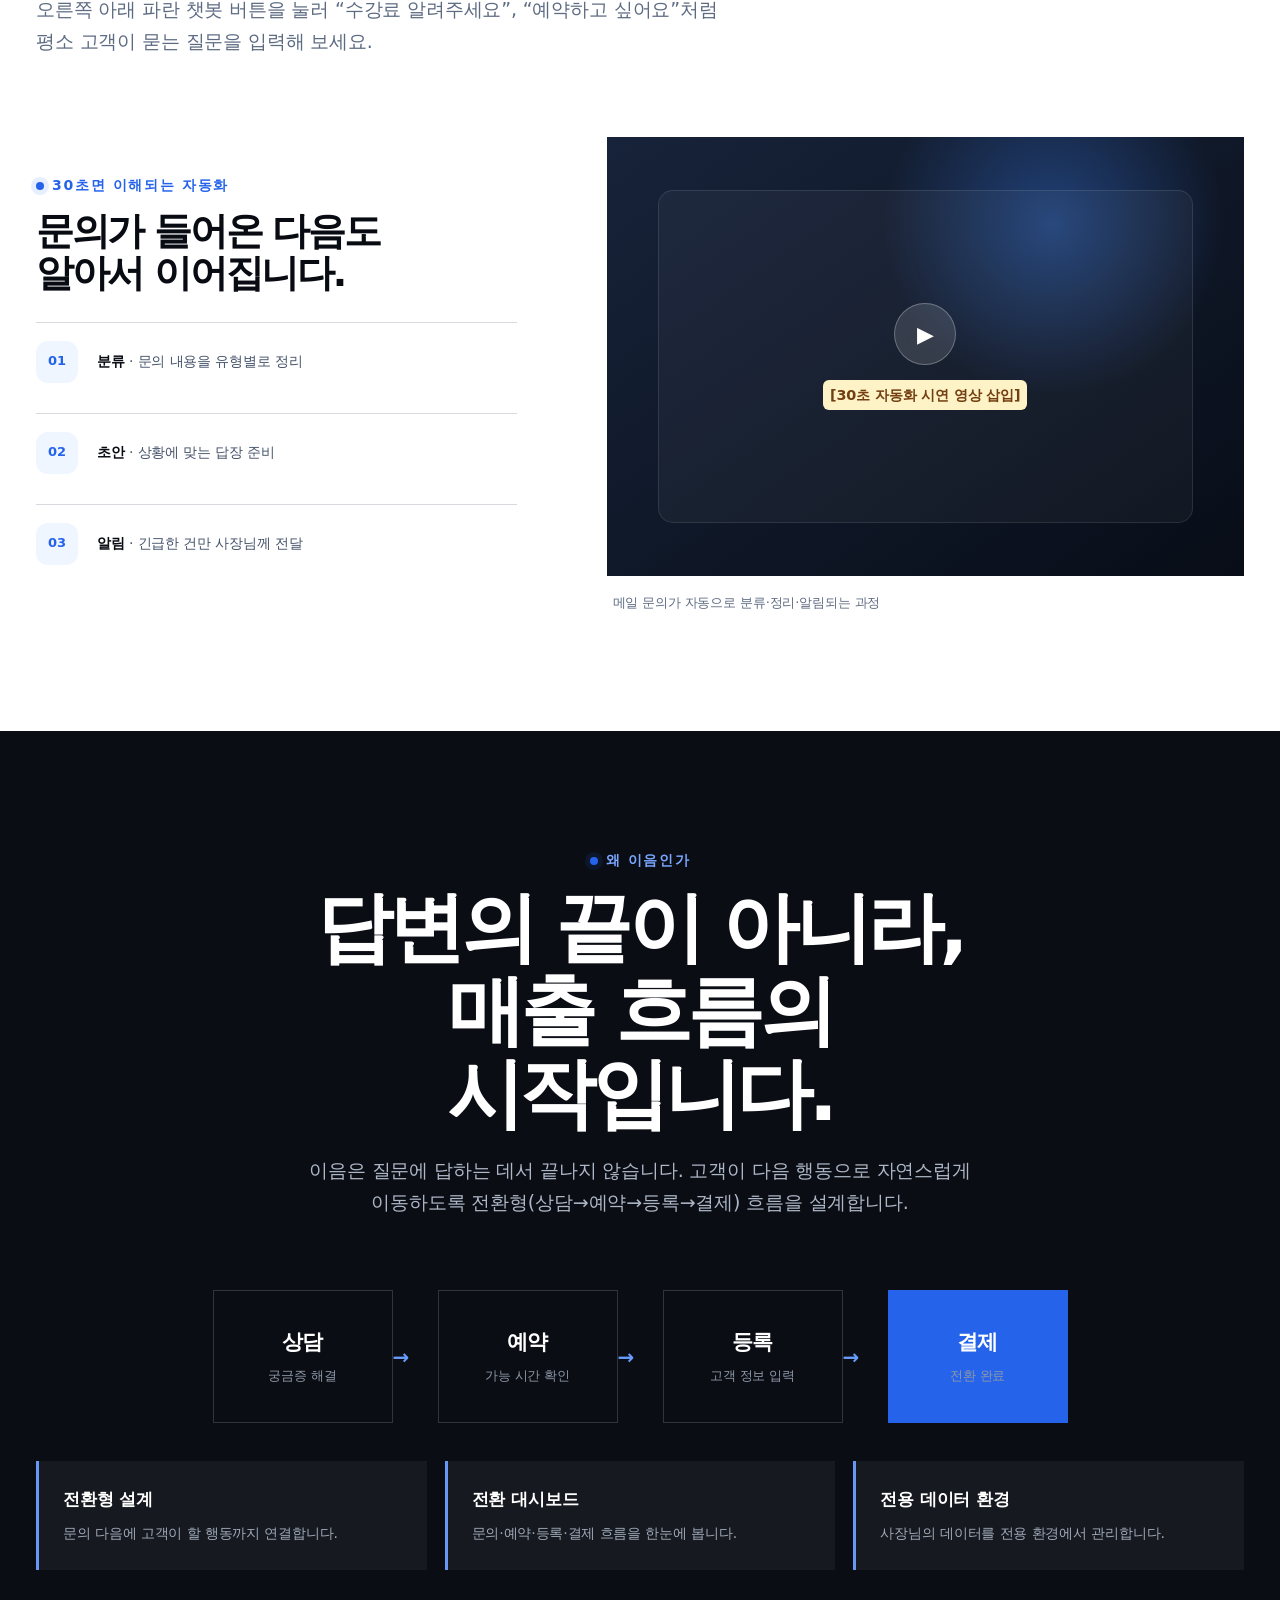
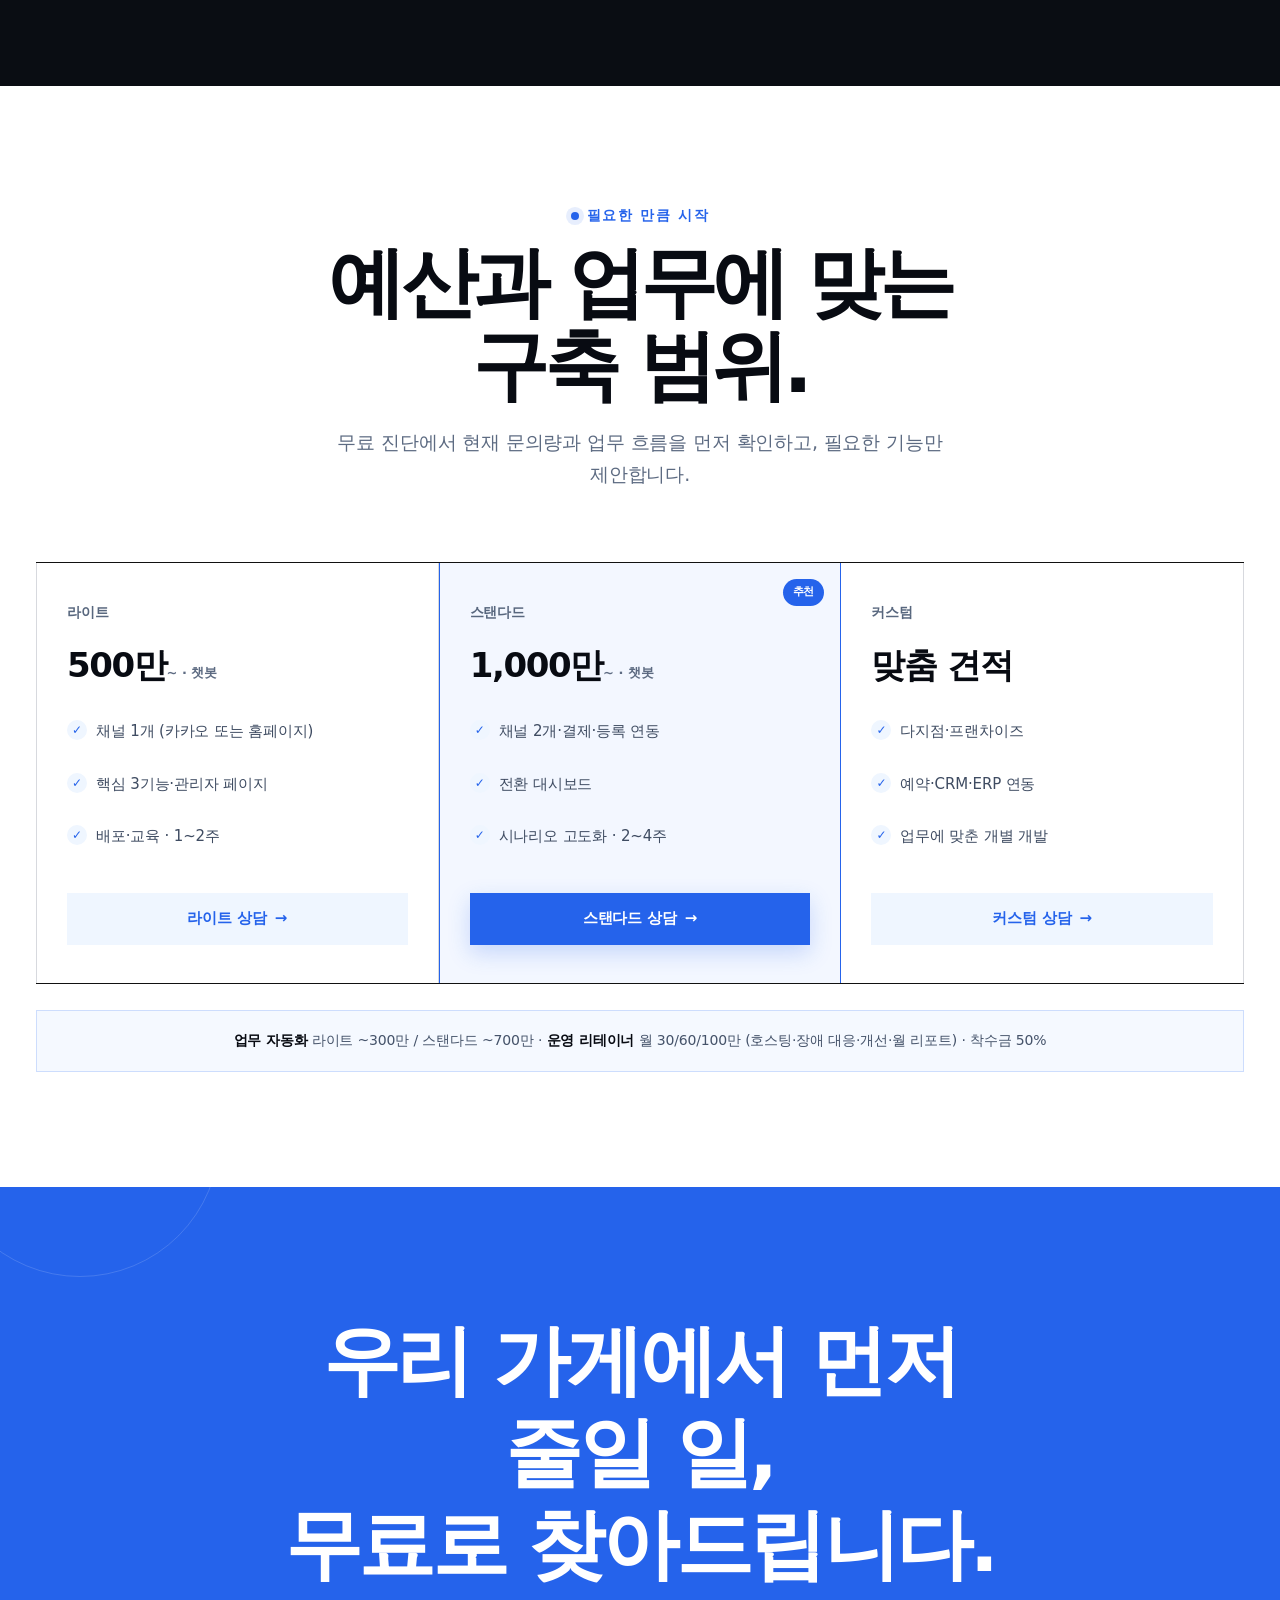
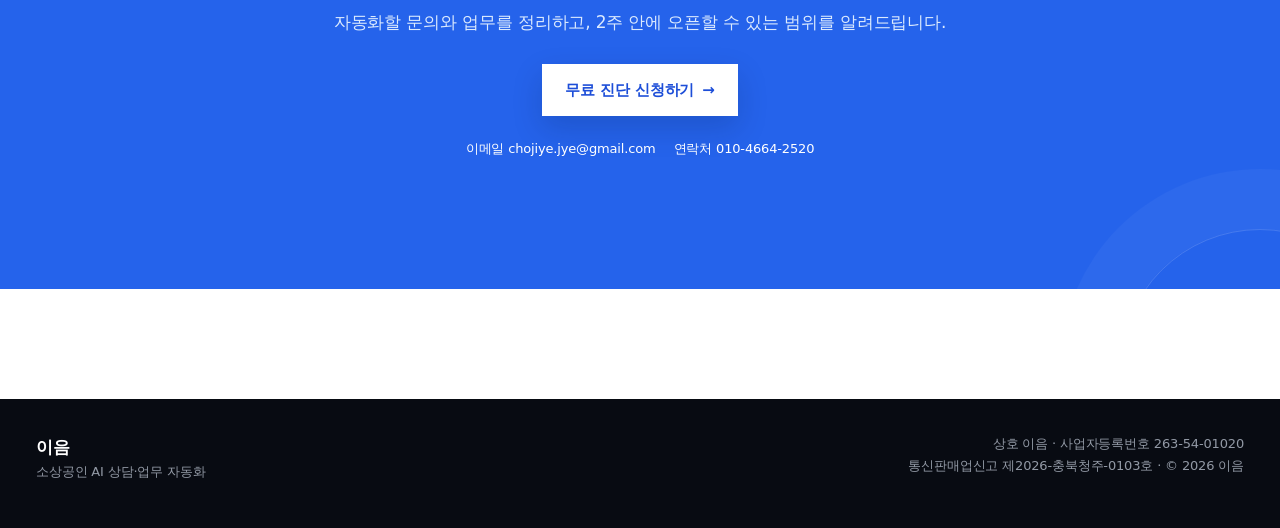
==== commit ab64dc11: "연락처·사업자 정보 반영 (이메일/전화/사업자번호/통신판매업) Co-Authored-By: Claude Opus 4.8 (1M context) <noreply@anthropic.c" ====
--- a/index.html
+++ b/index.html
@@ -684,6 +684,313 @@
       html { scroll-behavior: auto; }
       *, *::before, *::after { scroll-behavior: auto !important; transition-duration: .01ms !important; animation-duration: .01ms !important; animation-iteration-count: 1 !important; }
       [data-reveal] { opacity: 1; transform: none; }
+    }
+
+    /* Editorial AI studio direction */
+    :root {
+      --navy: #080b12;
+      --ink: #10131a;
+      --soft: #f2f3f5;
+      --line: #d7d9de;
+      --radius: 12px;
+    }
+    body { letter-spacing: -.01em; }
+    .wrap { width: min(1280px, calc(100% - 72px)); }
+    .site-header {
+      position: absolute;
+      width: 100%;
+      border-bottom-color: rgba(255, 255, 255, .14);
+      color: #fff;
+      background: transparent;
+      backdrop-filter: none;
+      -webkit-backdrop-filter: none;
+    }
+    .logo, .nav-links > a:not(.btn) { color: #fff; }
+    .logo-mark {
+      color: var(--blue);
+      background: #fff;
+      box-shadow: none;
+    }
+    .nav-links > a:not(.btn):hover { color: #93c5fd; }
+    .nav .btn {
+      color: var(--navy);
+      background: #fff;
+      box-shadow: none;
+    }
+    .nav .btn:hover { color: #fff; background: var(--blue); }
+    .hero {
+      display: flex;
+      min-height: min(900px, 100svh);
+      align-items: center;
+      padding: 140px 0 72px;
+      color: #fff;
+      background:
+        linear-gradient(rgba(255, 255, 255, .045) 1px, transparent 1px),
+        linear-gradient(90deg, rgba(255, 255, 255, .045) 1px, transparent 1px),
+        radial-gradient(circle at 83% 38%, rgba(37, 99, 235, .52), transparent 28%),
+        radial-gradient(circle at 58% 105%, rgba(37, 99, 235, .28), transparent 38%),
+        #070a10;
+      background-size: 72px 72px, 72px 72px, auto, auto, auto;
+    }
+    .hero::before {
+      content: "E:EUM";
+      position: absolute;
+      right: -22px;
+      bottom: -84px;
+      color: rgba(255, 255, 255, .035);
+      font-size: clamp(150px, 23vw, 370px);
+      font-weight: 950;
+      line-height: 1;
+      letter-spacing: -.09em;
+      pointer-events: none;
+    }
+    .hero::after {
+      width: 380px;
+      height: 380px;
+      right: 9%;
+      bottom: 14%;
+      border-color: rgba(255, 255, 255, .15);
+      box-shadow: 0 0 0 62px rgba(255, 255, 255, .018), 0 0 0 124px rgba(255, 255, 255, .012);
+    }
+    .hero-grid {
+      grid-template-columns: minmax(0, 1.2fr) minmax(420px, .8fr);
+      gap: clamp(56px, 7vw, 100px);
+    }
+    .hero .eyebrow {
+      margin-bottom: 28px;
+      color: #fff;
+      font-size: 13px;
+      letter-spacing: .14em;
+    }
+    .hero .eyebrow::before { background: #60a5fa; box-shadow: 0 0 0 5px rgba(96, 165, 250, .18); }
+    .hero h1 {
+      color: #fff;
+      font-size: clamp(60px, 8vw, 110px);
+      font-weight: 850;
+      line-height: .98;
+      letter-spacing: -.075em;
+    }
+    .hero h1 em { color: #70a2ff; }
+    .hero h1 em::after { display: none; }
+    .hero-lead {
+      max-width: 600px;
+      margin-top: 34px;
+      color: #bdc5d3;
+      font-size: clamp(17px, 1.6vw, 20px);
+    }
+    .hero strong { color: #fff; }
+    .hero .btn {
+      min-width: 190px;
+      border-radius: 2px;
+      box-shadow: none;
+    }
+    .hero .btn.secondary {
+      color: #fff;
+      border-color: rgba(255, 255, 255, .34);
+      background: transparent;
+    }
+    .hero .btn.secondary:hover { border-color: #fff; background: rgba(255, 255, 255, .08); }
+    .trust-list { margin-top: 35px; color: #919bad; }
+    .conversation-shell { padding: 0; }
+    .conversation-shell::before {
+      inset: -20px;
+      border: 1px solid rgba(255, 255, 255, .16);
+      border-radius: 0;
+      background: transparent;
+      transform: none;
+    }
+    .conversation-shell::after {
+      content: "LIVE CONVERSATION";
+      position: absolute;
+      top: -47px;
+      left: -20px;
+      color: #8e99aa;
+      font-size: 10px;
+      font-weight: 800;
+      letter-spacing: .18em;
+    }
+    .chat-preview {
+      border-color: rgba(255, 255, 255, .18);
+      border-radius: 0;
+      background: rgba(13, 18, 29, .86);
+      box-shadow: 0 40px 90px rgba(0, 0, 0, .46);
+      backdrop-filter: blur(20px);
+    }
+    .chat-head { border-bottom-color: rgba(255, 255, 255, .1); }
+    .chat-head strong { color: #fff; }
+    .chat-body { background: transparent; }
+    .bubble { color: #d6dbe4; background: #202633; }
+    .bubble.result { border-color: rgba(112, 162, 255, .45); color: #d9e6ff; background: rgba(37, 99, 235, .18); }
+    .conversion span { border-color: rgba(255, 255, 255, .14); color: #c4ccd8; background: rgba(255, 255, 255, .05); }
+    .preview-note { color: #8993a3; }
+
+    .eyebrow {
+      color: var(--blue);
+      letter-spacing: .12em;
+      text-transform: uppercase;
+    }
+    .section-title {
+      font-size: clamp(42px, 6vw, 78px);
+      font-weight: 850;
+      line-height: 1.08;
+      letter-spacing: -.06em;
+    }
+    .problem {
+      color: var(--ink);
+      background: #fff;
+    }
+    .problem .eyebrow { color: var(--blue); }
+    .problem .section-title { color: var(--ink); }
+    .problem-grid {
+      margin-top: 70px;
+      border-top: 1px solid #111;
+    }
+    .problem-card {
+      padding: 30px 0 10px;
+      border: 0;
+      border-radius: 0;
+      background: transparent;
+    }
+    .problem-card + .problem-card { padding-left: 28px; border-left: 1px solid var(--line); }
+    .problem-card:hover { transform: none; background: transparent; }
+    .icon-box {
+      color: var(--blue);
+      background: var(--blue-soft);
+    }
+    .problem-card h3 { color: var(--ink); font-size: 24px; }
+    .problem-card p { max-width: 330px; color: var(--muted); }
+
+    .services {
+      position: relative;
+      overflow: hidden;
+      color: #fff;
+      background: var(--blue);
+    }
+    .services::before {
+      content: "SERVICES";
+      position: absolute;
+      right: -12px;
+      top: 30px;
+      color: rgba(255, 255, 255, .09);
+      font-size: clamp(90px, 17vw, 240px);
+      font-weight: 950;
+      line-height: 1;
+      letter-spacing: -.08em;
+    }
+    .services .eyebrow, .services .section-title, .services .section-desc { position: relative; color: #fff; }
+    .services .eyebrow::before { background: #fff; box-shadow: 0 0 0 5px rgba(255, 255, 255, .14); }
+    .services .section-desc { color: #dbe7ff; }
+    .service-grid { position: relative; margin-top: 72px; gap: 2px; }
+    .service-card {
+      padding: clamp(34px, 4vw, 54px);
+      border: 0;
+      border-radius: 0;
+      box-shadow: none;
+    }
+    .service-card:hover { transform: translateY(-7px); box-shadow: 0 24px 55px rgba(8, 17, 43, .2); }
+    .service-card::after { width: 220px; height: 220px; top: auto; right: -140px; bottom: -140px; }
+    .service-card h3 { font-size: clamp(30px, 3vw, 42px); }
+    .service-no { letter-spacing: .16em; }
+
+    #demo { background: #fff; }
+    .demo-grid { margin-top: 80px; }
+    .step { padding: 18px 0; border-width: 1px 0 0; border-radius: 0; }
+    .video-card { padding: 0; border: 0; border-radius: 0; box-shadow: none; }
+    .video-box { aspect-ratio: 16 / 11; border-radius: 0; }
+    .video-caption { margin-top: 16px; text-align: left; }
+
+    .difference {
+      color: #fff;
+      background: #0a0d13;
+    }
+    .difference .section-title { color: #fff; }
+    .difference .section-desc { color: #aeb7c7; }
+    .difference .eyebrow { color: #79a6ff; }
+    .flow { margin-top: 72px; gap: 0; }
+    .flow-step {
+      min-width: 180px;
+      padding: 34px 18px;
+      border-color: rgba(255, 255, 255, .16);
+      border-radius: 0;
+      background: transparent;
+      box-shadow: none;
+    }
+    .flow-step b { color: #fff; font-size: 21px; }
+    .flow-step small { color: #8e98a8; }
+    .flow-step:last-child { border-color: var(--blue); background: var(--blue); }
+    .flow-arrow { width: 45px; color: #699cff; }
+    .proof { border-left-color: #6797f7; border-radius: 0; background: rgba(255, 255, 255, .05); }
+    .proof b { color: #fff; }
+    .proof span { color: #9fa9b8; }
+
+    .pricing { background: #fff; }
+    .price-grid { margin-top: 72px; gap: 0; border-top: 1px solid #111; border-bottom: 1px solid #111; }
+    .plan {
+      min-height: 420px;
+      padding: 38px 30px;
+      border-width: 0 1px 0 0;
+      border-radius: 0;
+    }
+    .plan:first-child { border-left: 1px solid var(--line); }
+    .plan.featured {
+      border: 0;
+      border-right: 1px solid var(--blue);
+      border-left: 1px solid var(--blue);
+      background: #f3f7ff;
+      box-shadow: none;
+      transform: none;
+    }
+    .plan .btn { border-radius: 0; }
+    .price-note { border-radius: 0; }
+
+    .contact { padding-top: 0; background: #fff; }
+    .contact .wrap { width: 100%; max-width: none; }
+    .contact-band {
+      padding: clamp(70px, 10vw, 130px) 24px;
+      border-radius: 0;
+      background: var(--blue);
+      box-shadow: none;
+    }
+    .contact-band h2 { font-size: clamp(44px, 6vw, 82px); }
+    .contact-band .btn { border-radius: 0; }
+    footer { color: #9299a5; border: 0; background: #080b12; }
+    .footer-brand { color: #fff; }
+
+    @media (max-width: 980px) {
+      .hero-grid { grid-template-columns: minmax(0, 1fr) 390px; }
+      .hero h1 { font-size: clamp(58px, 8vw, 82px); }
+    }
+    @media (max-width: 820px) {
+      .site-header { position: absolute; }
+      .hero { min-height: auto; padding: 130px 0 100px; }
+      .hero-grid { grid-template-columns: 1fr; gap: 100px; }
+      .hero-copy { text-align: left; }
+      .hero h1, .hero-lead { margin-inline: 0; }
+      .cta-row, .trust-list { justify-content: flex-start; }
+      .conversation-shell { margin-inline: 20px 0; }
+      .problem-card { display: block; }
+      .problem-card + .problem-card { padding-left: 0; border-left: 0; }
+      .problem-grid { gap: 0; }
+      .problem-card { padding: 28px 0; border-bottom: 1px solid var(--line); }
+      .flow { gap: 0; }
+      .flow-step { min-width: 0; }
+      .flow-arrow { width: auto; }
+      .price-grid { width: 100%; }
+    }
+    @media (max-width: 620px) {
+      .wrap { width: min(100% - 36px, 1280px); }
+      .hero h1 { font-size: clamp(53px, 16vw, 72px); }
+      .hero-lead { margin-top: 28px; }
+      .hero-grid { gap: 86px; }
+      .nav .btn { color: #fff; border: 1px solid rgba(255,255,255,.5); background: transparent; }
+      .conversation-shell { margin-left: 12px; }
+      .conversation-shell::before { inset: -12px; }
+      .conversation-shell::after { left: -12px; }
+      .problem-grid, .service-grid, .demo-grid, .price-grid { margin-top: 46px; }
+      .service-grid { gap: 12px; }
+      .service-card { border-radius: 0; }
+      .section-title { font-size: clamp(39px, 12vw, 58px); }
+      .contact-band h2 { font-size: clamp(39px, 11vw, 58px); }
     }
   </style>
 </head>
@@ -905,11 +1212,10 @@
         <div class="contact-band" data-reveal>
           <h2 id="contact-title">우리 가게에서 먼저 줄일 일,<br>무료로 찾아드립니다.</h2>
           <p>자동화할 문의와 업무를 정리하고, 2주 안에 오픈할 수 있는 범위를 알려드립니다.</p>
-          <a class="btn" href="mailto:[문의 이메일]">무료 진단 신청하기</a>
+          <a class="btn" href="mailto:chojiye.jye@gmail.com">무료 진단 신청하기</a>
           <div class="contact-detail" aria-label="문의 방법">
-            <span>이메일 <span class="placeholder">[문의 이메일]</span></span>
-            <span>연락처 <span class="placeholder">[연락처]</span></span>
-            <span>카카오채널 <span class="placeholder">[카카오채널]</span></span>
+            <span>이메일 <a href="mailto:chojiye.jye@gmail.com">chojiye.jye@gmail.com</a></span>
+            <span>연락처 <a href="tel:01046642520">010-4664-2520</a></span>
           </div>
         </div>
       </div>
@@ -919,7 +1225,7 @@
   <footer>
     <div class="wrap footer-inner">
       <div><div class="footer-brand">이음</div><span>소상공인 AI 상담·업무 자동화</span></div>
-      <div class="footer-meta">사업자등록번호 <span class="placeholder">[사업자번호]</span><br><span class="placeholder">[상호/대표]</span> · © 2026 이음</div>
+      <div class="footer-meta">상호 이음 · 사업자등록번호 263-54-01020<br>통신판매업신고 제2026-충북청주-0103호 · © 2026 이음</div>
     </div>
   </footer>
 
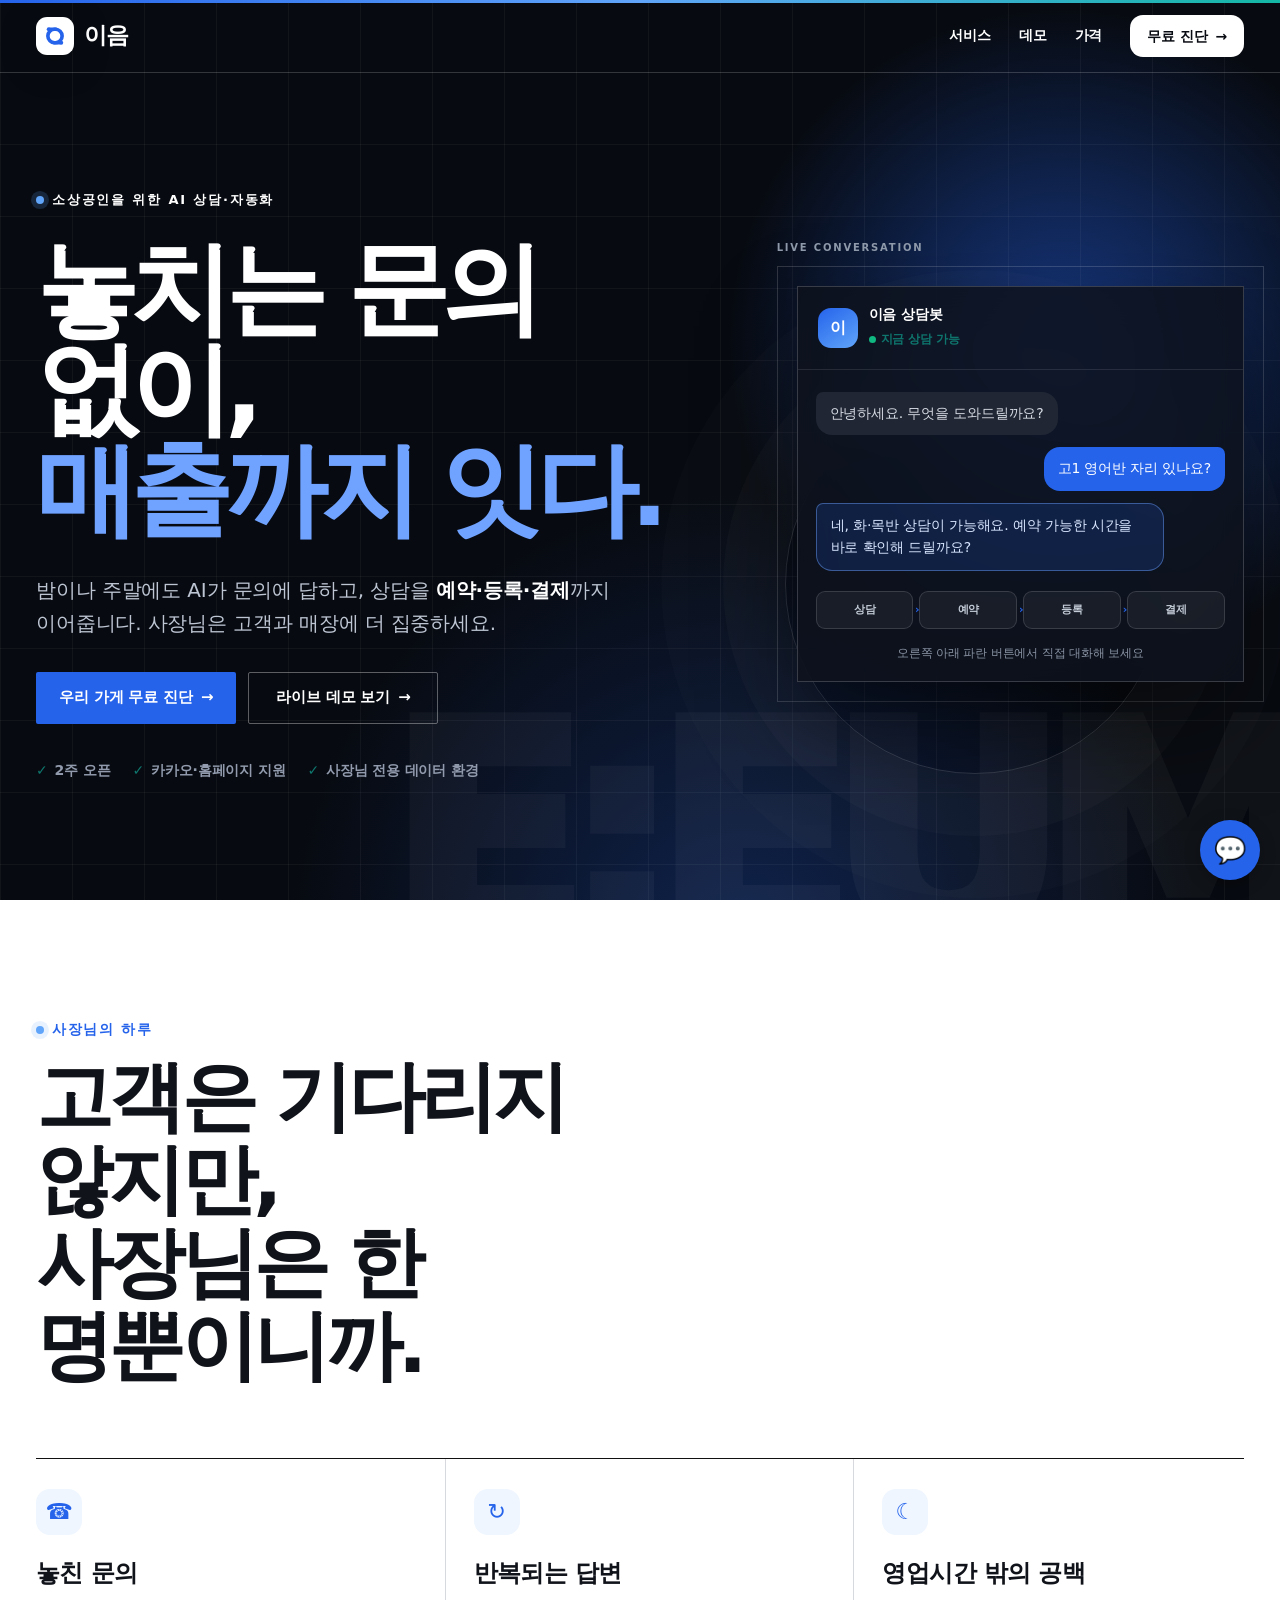
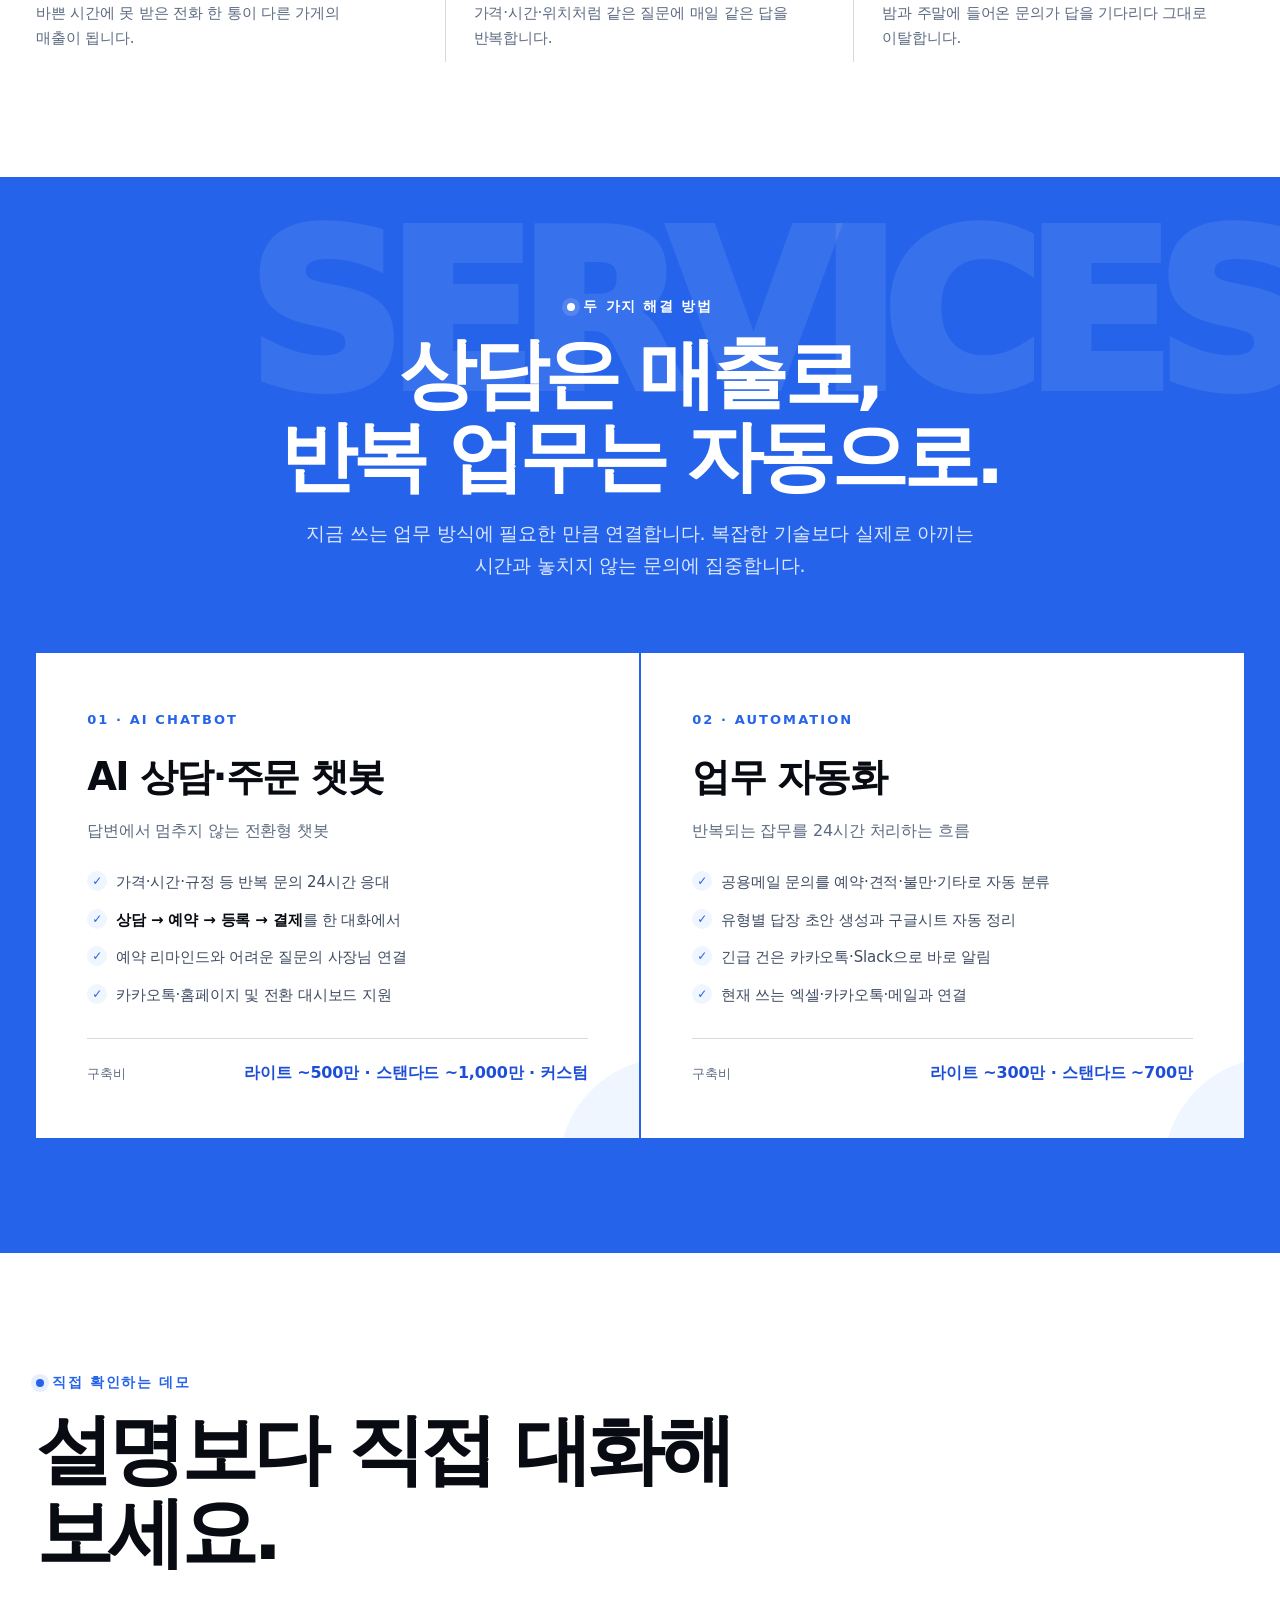
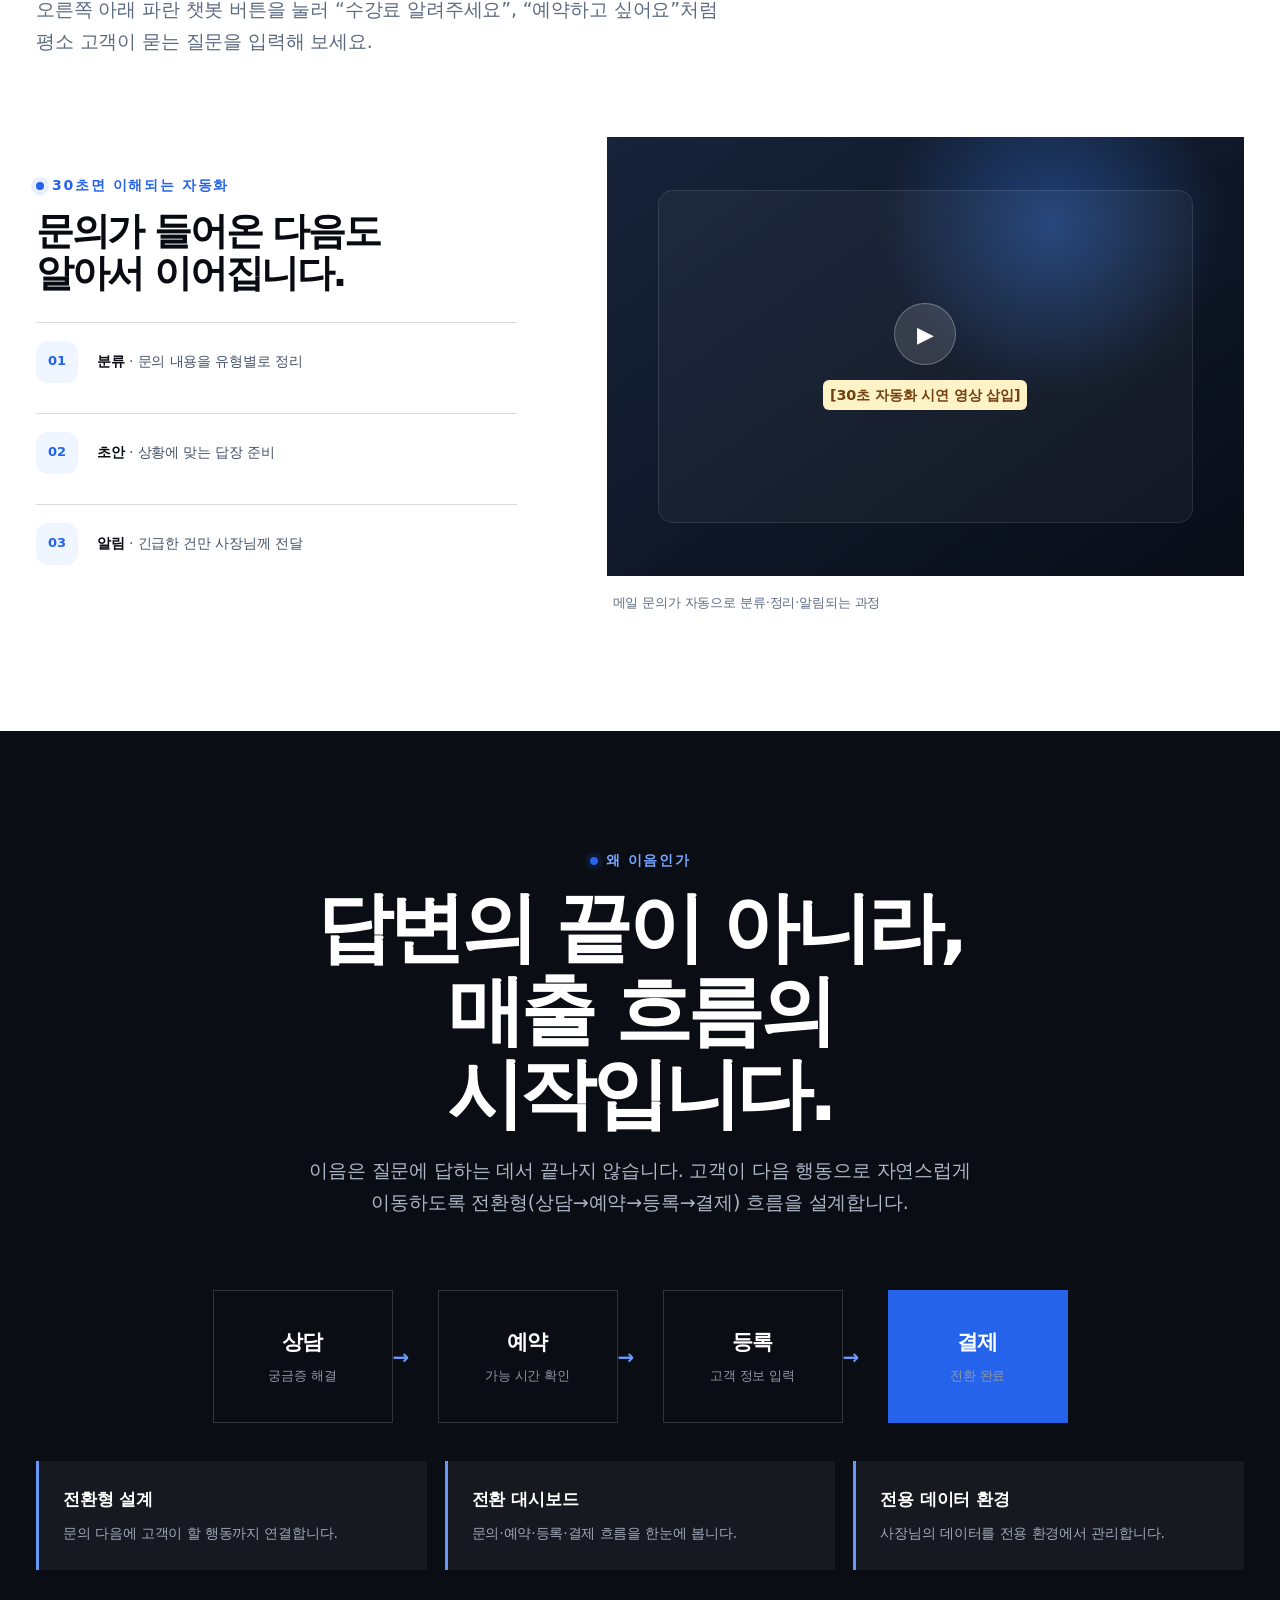
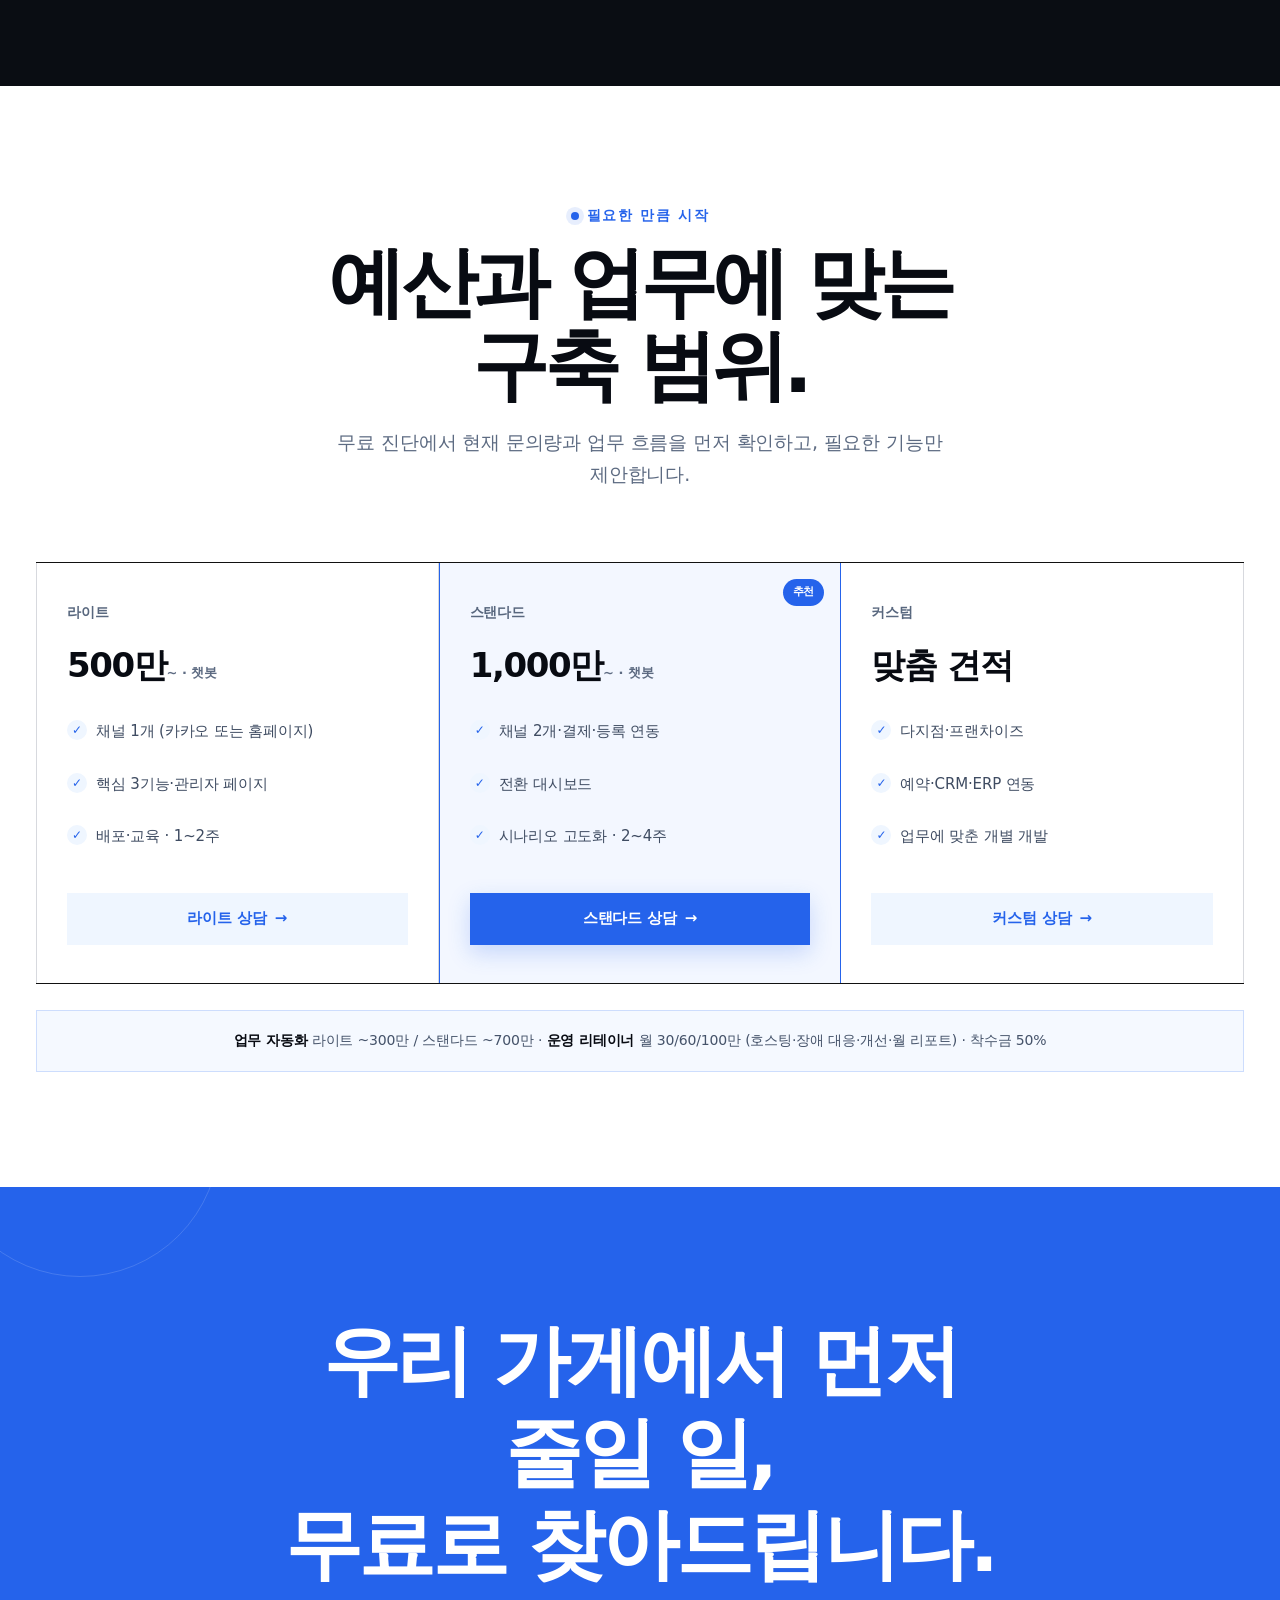
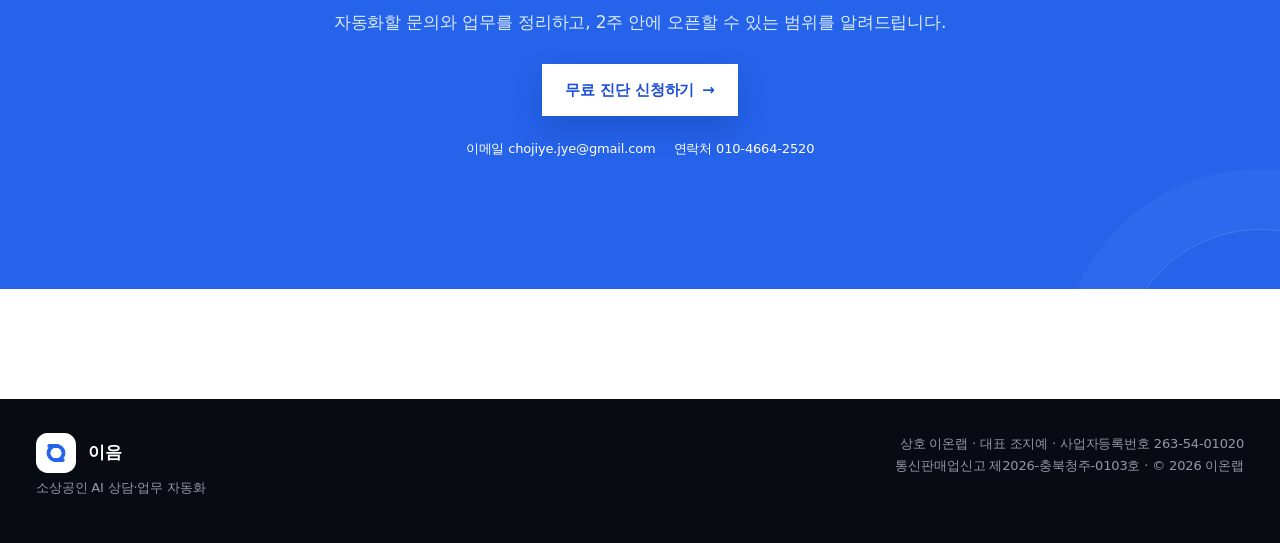
==== commit 8a07ebc8: "푸터 상호(이온랩)·대표(조지예) 반영 + codex 로고 폴리시 Co-Authored-By: Claude Opus 4.8 (1M context) <noreply@anthropic" ====
--- a/index.html
+++ b/index.html
@@ -159,16 +159,16 @@
       letter-spacing: -.04em;
     }
     .logo-mark {
-      display: grid;
-      width: 34px;
-      height: 34px;
-      place-items: center;
-      border-radius: 11px;
-      color: #fff;
-      background: var(--blue);
-      box-shadow: 0 8px 18px rgba(37, 99, 235, .24);
-      font-size: 17px;
-    }
+      display: block;
+      width: 38px;
+      height: 38px;
+      flex: 0 0 auto;
+    }
+    .logo-symbol__tile { fill: #fff; }
+    .logo-symbol__link { fill: none; stroke: var(--blue); stroke-linecap: round; stroke-linejoin: round; stroke-width: 4.6; }
+    .logo-symbol__node { fill: var(--blue); }
+    .logo-symbol--footer { width: 40px; height: 40px; flex: 0 0 auto; }
+    .footer-logo { display: flex; align-items: center; gap: 12px; margin-bottom: 4px; }
     .nav-links { display: flex; align-items: center; gap: 28px; }
     .nav-links > a:not(.btn) {
       color: #445169;
@@ -659,7 +659,7 @@
       section { padding-block: 72px; }
       .nav { min-height: 64px; }
       .logo { font-size: 21px; }
-      .logo-mark { width: 31px; height: 31px; border-radius: 9px; }
+      .logo-mark { width: 34px; height: 34px; }
       .nav .btn { min-height: 40px; padding-inline: 13px; }
       .hero { padding-top: 58px; }
       .hero h1 { font-size: clamp(42px, 13vw, 56px); }
@@ -707,9 +707,7 @@
     }
     .logo, .nav-links > a:not(.btn) { color: #fff; }
     .logo-mark {
-      color: var(--blue);
-      background: #fff;
-      box-shadow: none;
+      filter: drop-shadow(0 8px 18px rgba(0, 0, 0, .18));
     }
     .nav-links > a:not(.btn):hover { color: #93c5fd; }
     .nav .btn {
@@ -1001,7 +999,13 @@
     <div class="wrap">
       <nav class="nav" aria-label="주요 메뉴">
         <a class="logo" href="#" aria-label="이음 홈">
-          <span class="logo-mark" aria-hidden="true">이</span>
+          <svg class="logo-mark" viewBox="0 0 48 48" aria-hidden="true">
+            <rect class="logo-symbol__tile" width="48" height="48" rx="14"/>
+            <path class="logo-symbol__link" d="M17.5 15.5h7a8.5 8.5 0 0 1 0 17h-2"/>
+            <path class="logo-symbol__link" d="M30.5 32.5h-7a8.5 8.5 0 0 1 0-17h2"/>
+            <circle class="logo-symbol__node" cx="16" cy="15.5" r="2.4"/>
+            <circle class="logo-symbol__node" cx="32" cy="32.5" r="2.4"/>
+          </svg>
           <span>이음</span>
         </a>
         <div class="nav-links">
@@ -1224,8 +1228,20 @@
 
   <footer>
     <div class="wrap footer-inner">
-      <div><div class="footer-brand">이음</div><span>소상공인 AI 상담·업무 자동화</span></div>
-      <div class="footer-meta">상호 이음 · 사업자등록번호 263-54-01020<br>통신판매업신고 제2026-충북청주-0103호 · © 2026 이음</div>
+      <div>
+        <div class="footer-logo">
+          <svg class="logo-symbol--footer" viewBox="0 0 48 48" role="img" aria-label="이음">
+            <rect class="logo-symbol__tile" width="48" height="48" rx="14"/>
+            <path class="logo-symbol__link" d="M17.5 15.5h7a8.5 8.5 0 0 1 0 17h-2"/>
+            <path class="logo-symbol__link" d="M30.5 32.5h-7a8.5 8.5 0 0 1 0-17h2"/>
+            <circle class="logo-symbol__node" cx="16" cy="15.5" r="2.4"/>
+            <circle class="logo-symbol__node" cx="32" cy="32.5" r="2.4"/>
+          </svg>
+          <div class="footer-brand">이음</div>
+        </div>
+        <span>소상공인 AI 상담·업무 자동화</span>
+      </div>
+      <div class="footer-meta">상호 이온랩 · 대표 조지예 · 사업자등록번호 263-54-01020<br>통신판매업신고 제2026-충북청주-0103호 · © 2026 이온랩</div>
     </div>
   </footer>
 
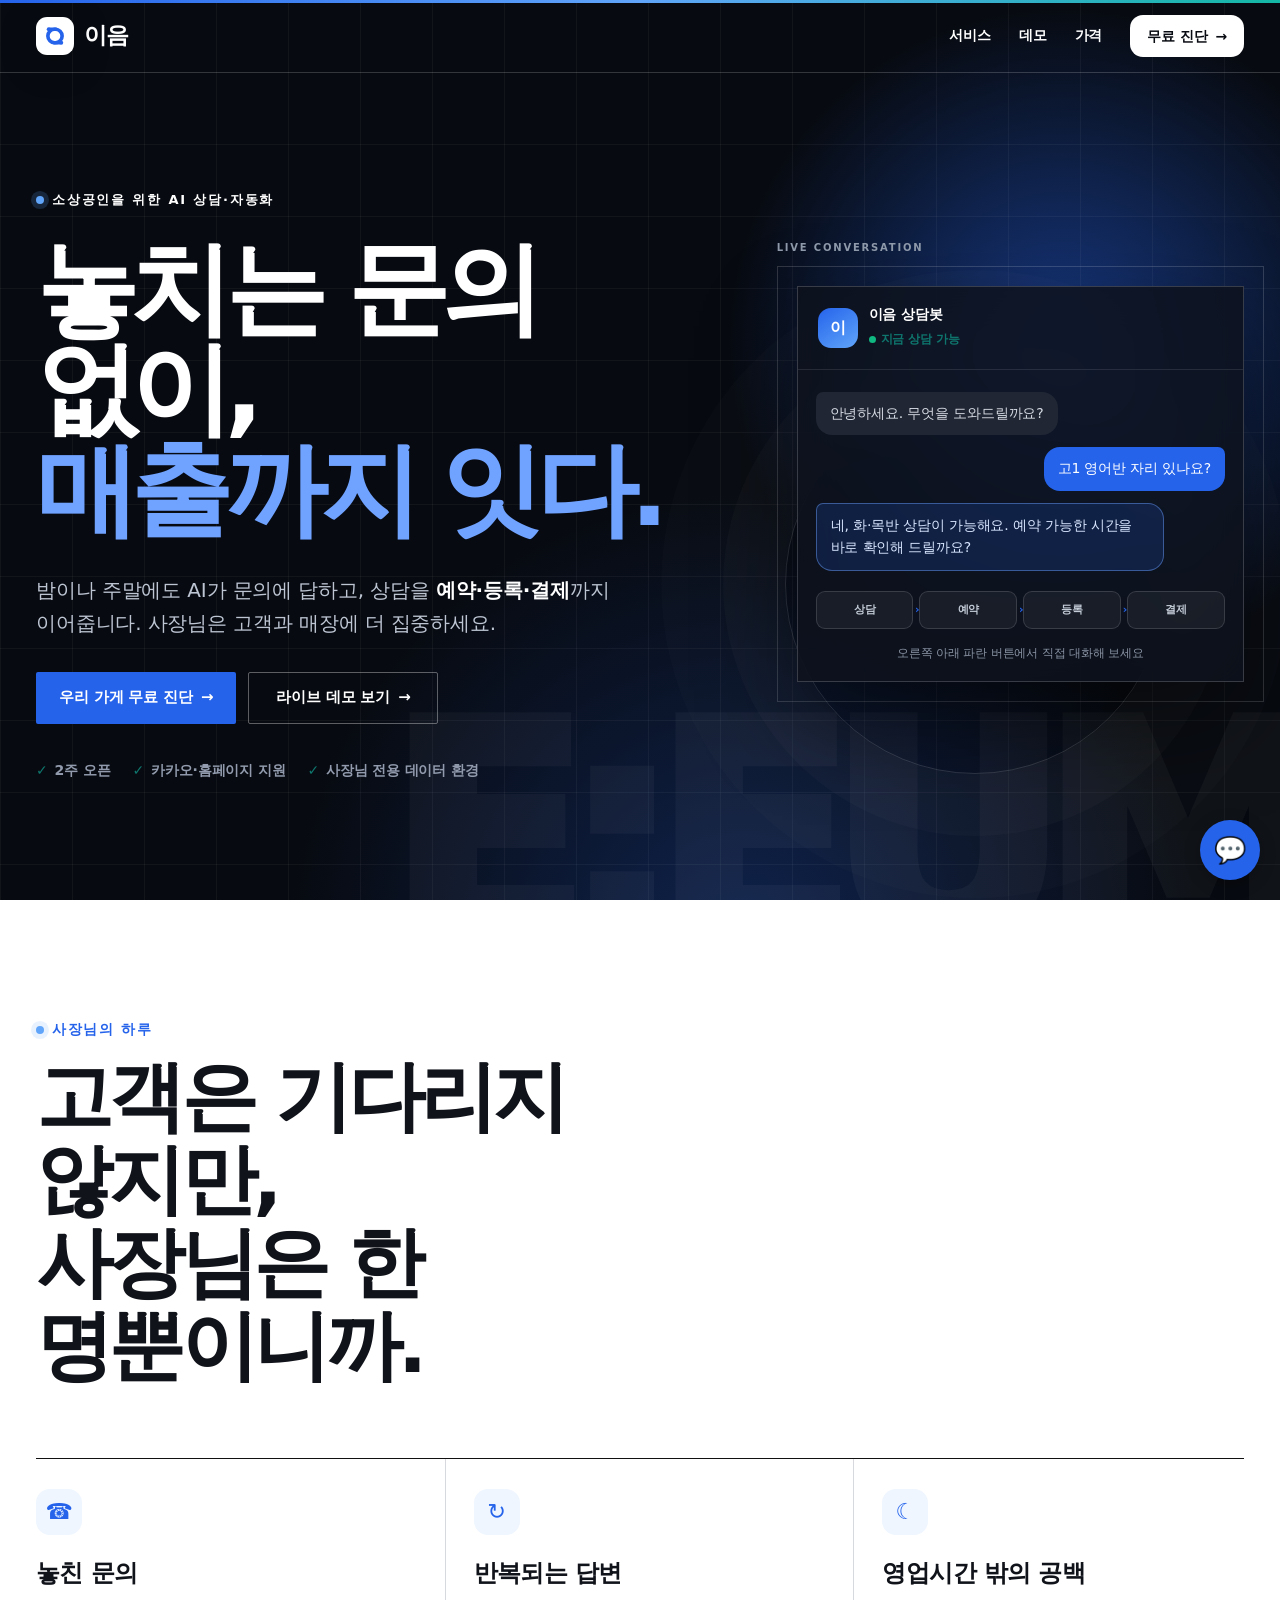
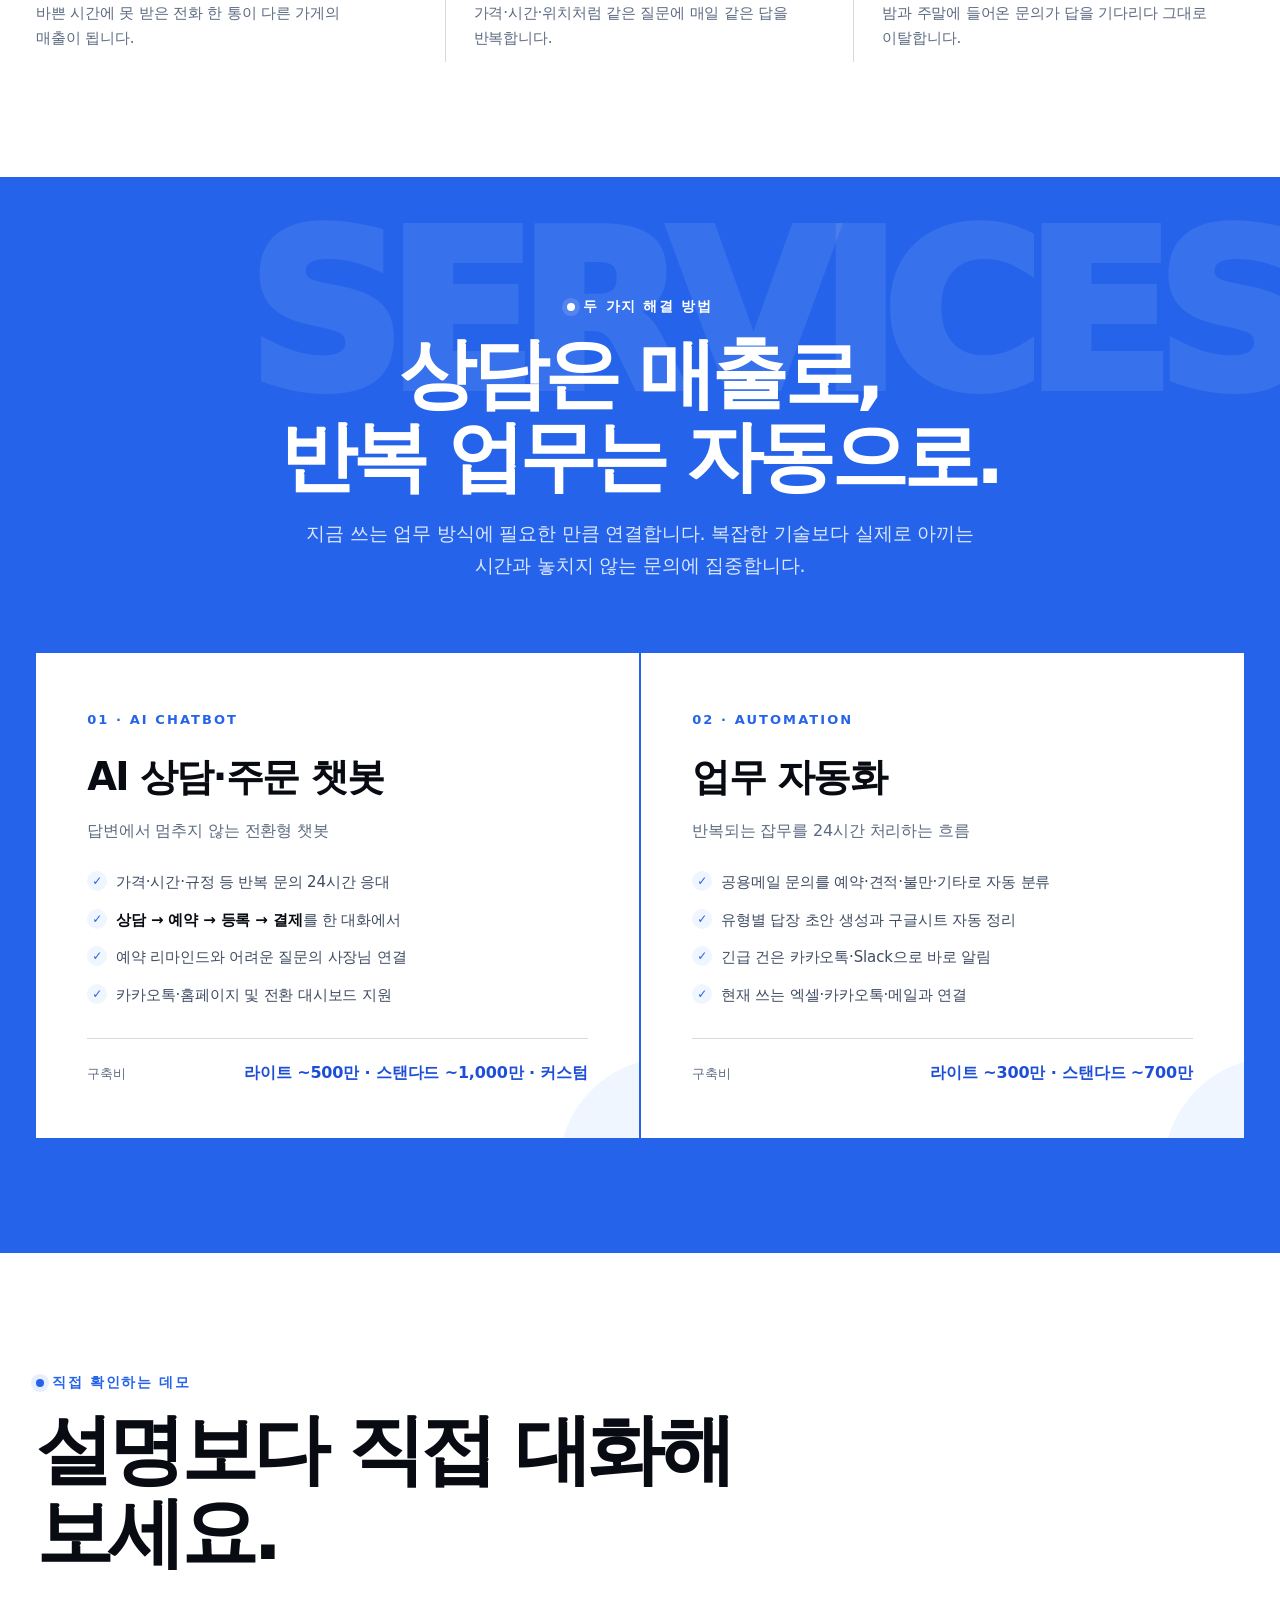
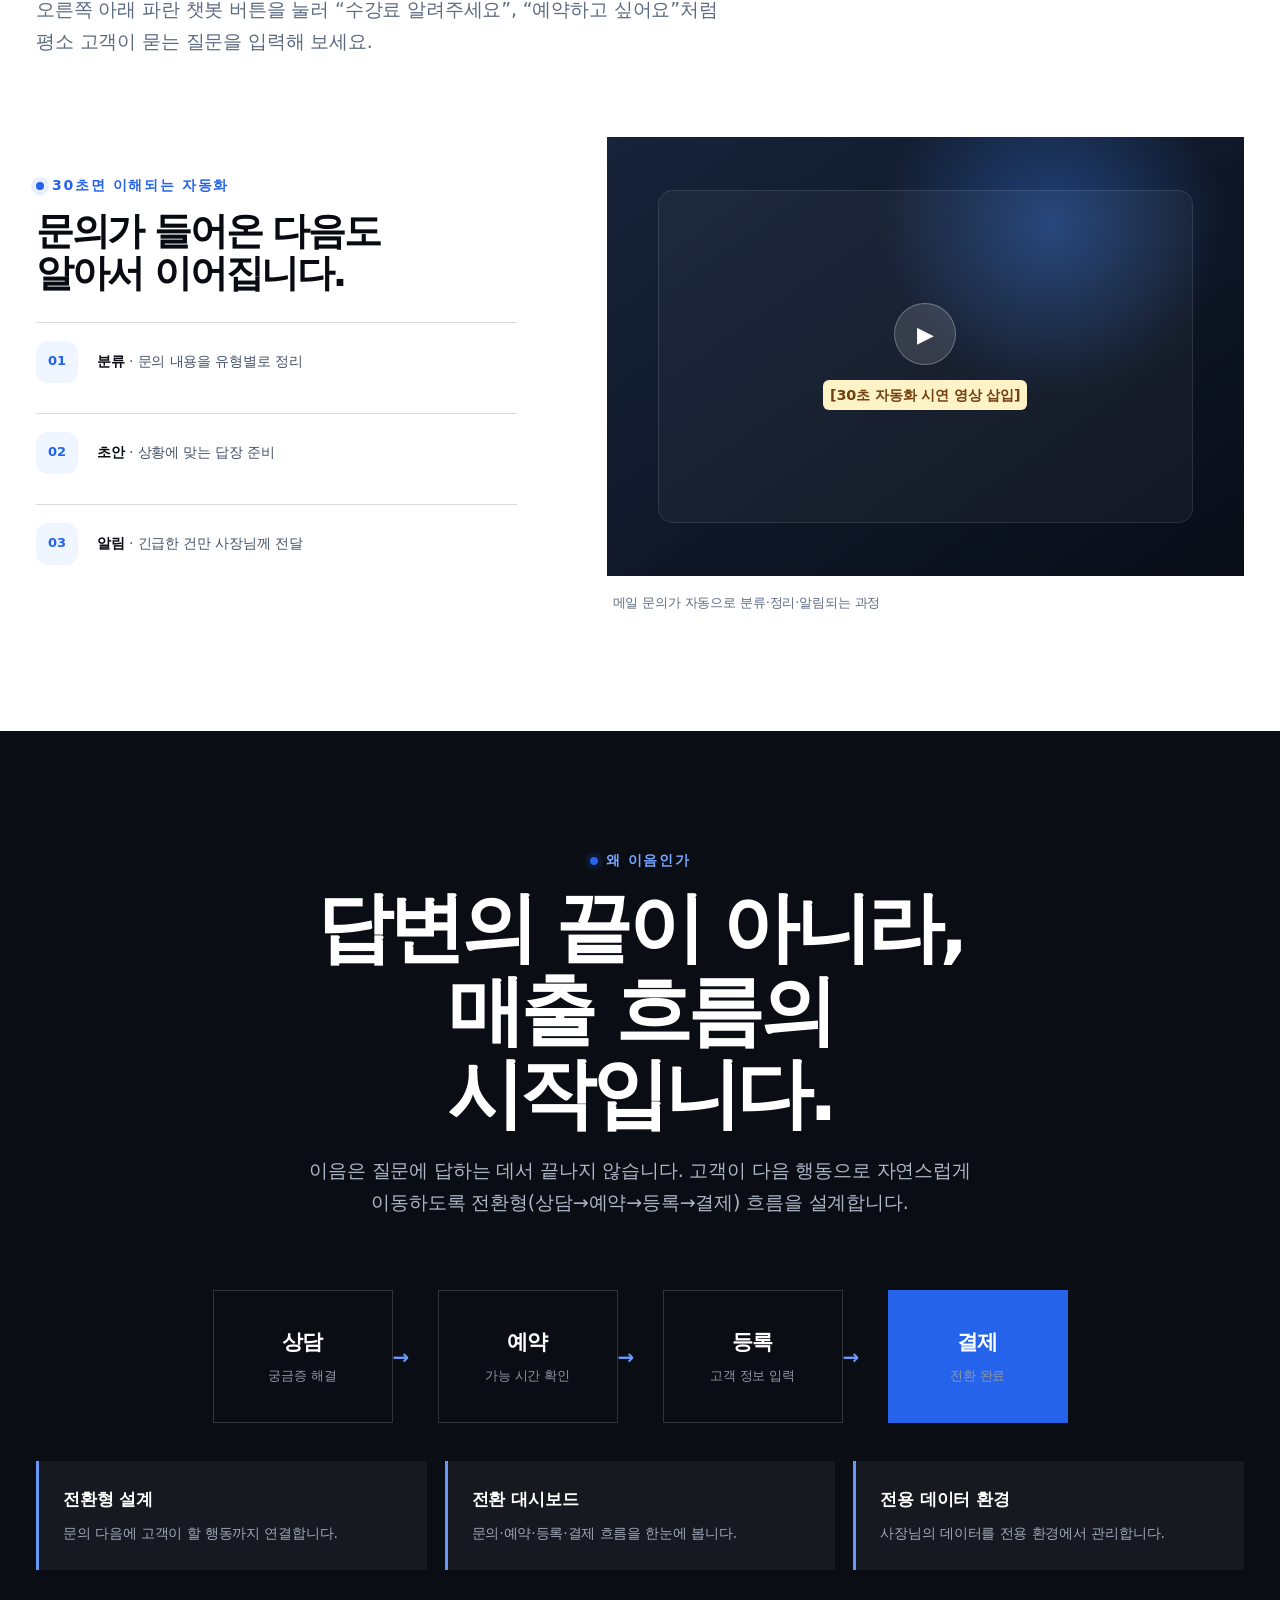
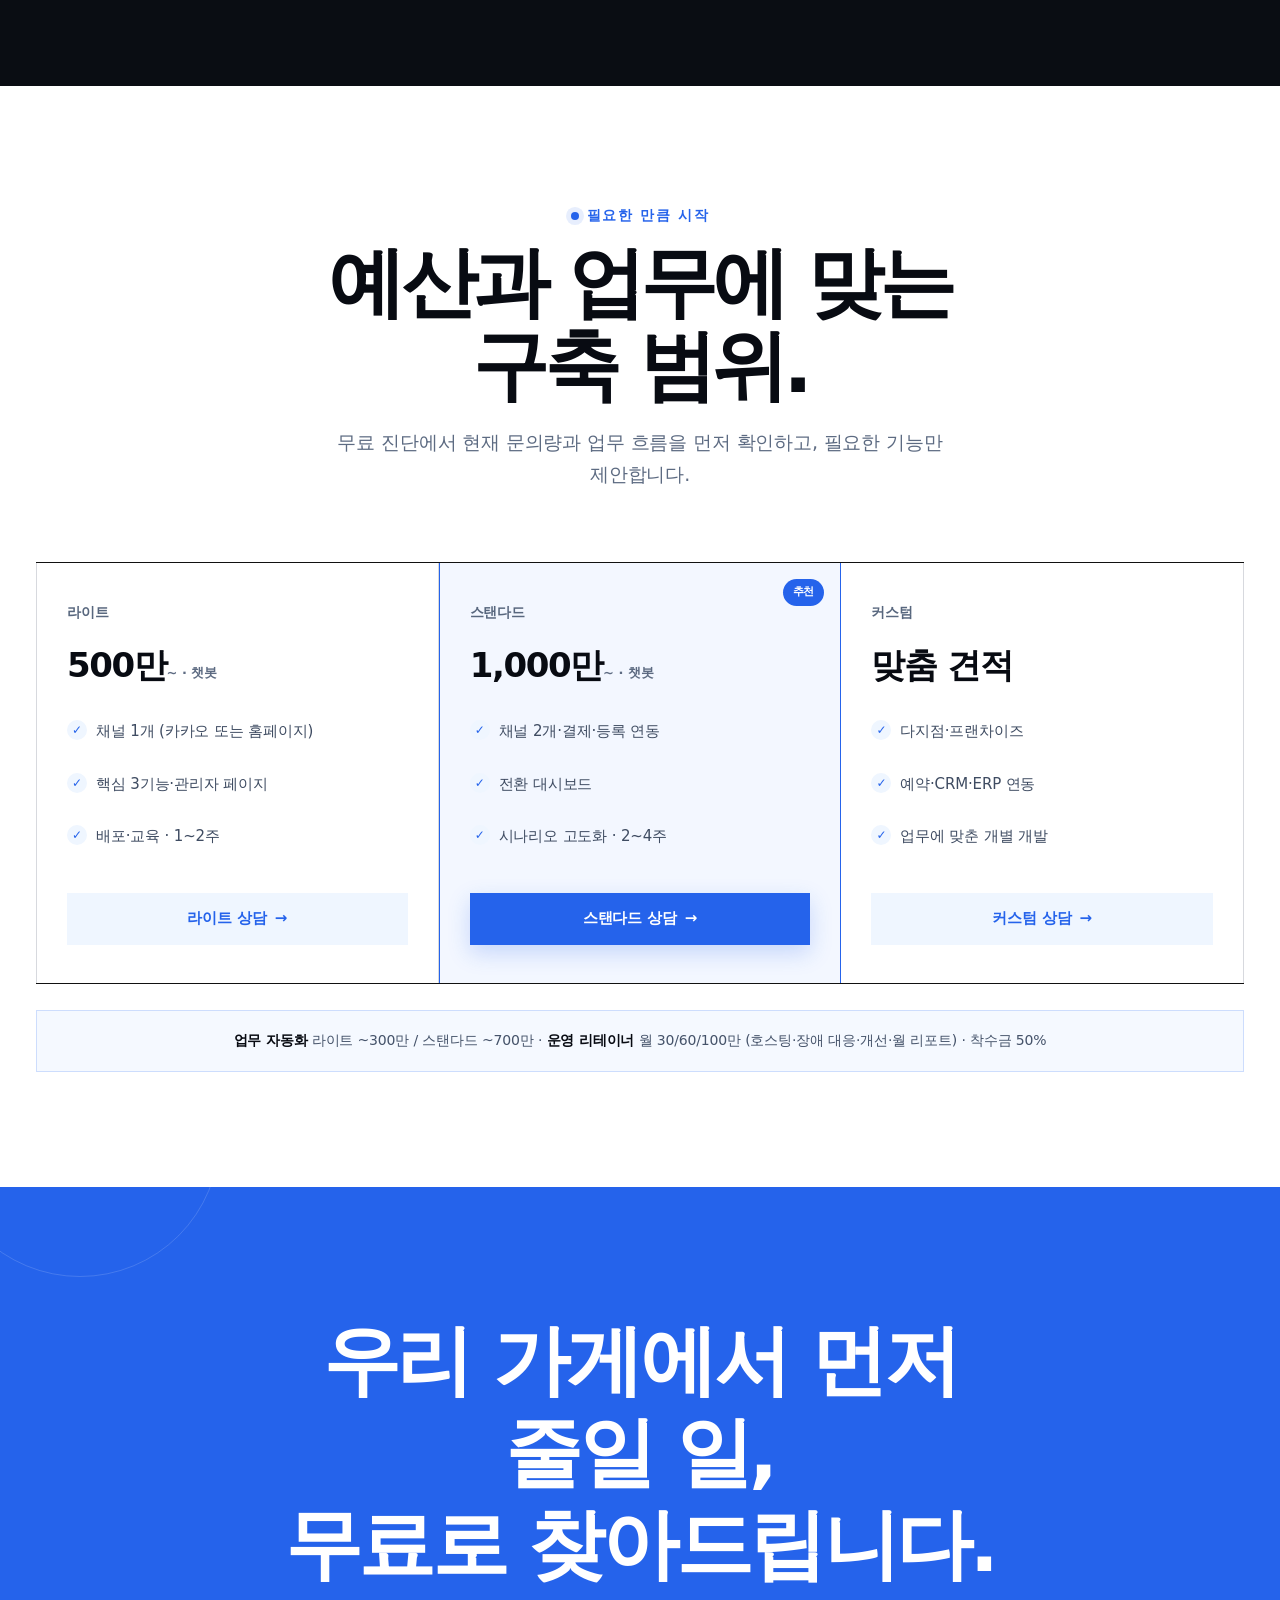
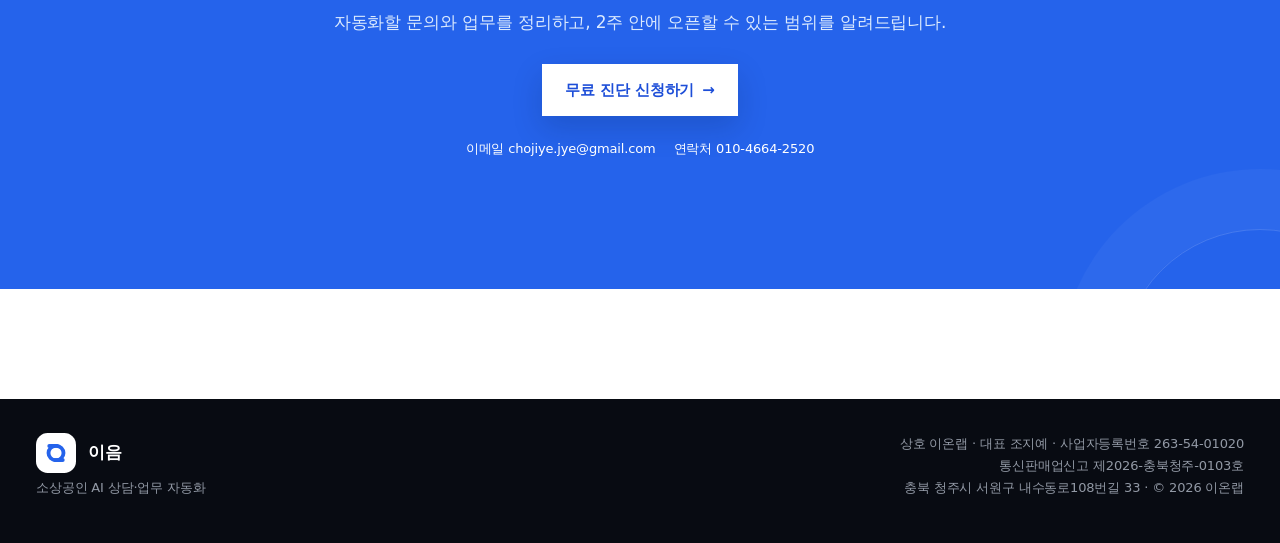
==== commit 9f09c324: "푸터 사업장 주소 추가 (전자상거래법 표시의무 완비) Co-Authored-By: Claude Opus 4.8 (1M context) <noreply@anthropic.com>" ====
--- a/index.html
+++ b/index.html
@@ -1241,7 +1241,7 @@
         </div>
         <span>소상공인 AI 상담·업무 자동화</span>
       </div>
-      <div class="footer-meta">상호 이온랩 · 대표 조지예 · 사업자등록번호 263-54-01020<br>통신판매업신고 제2026-충북청주-0103호 · © 2026 이온랩</div>
+      <div class="footer-meta">상호 이온랩 · 대표 조지예 · 사업자등록번호 263-54-01020<br>통신판매업신고 제2026-충북청주-0103호<br>충북 청주시 서원구 내수동로108번길 33 · © 2026 이온랩</div>
     </div>
   </footer>
 
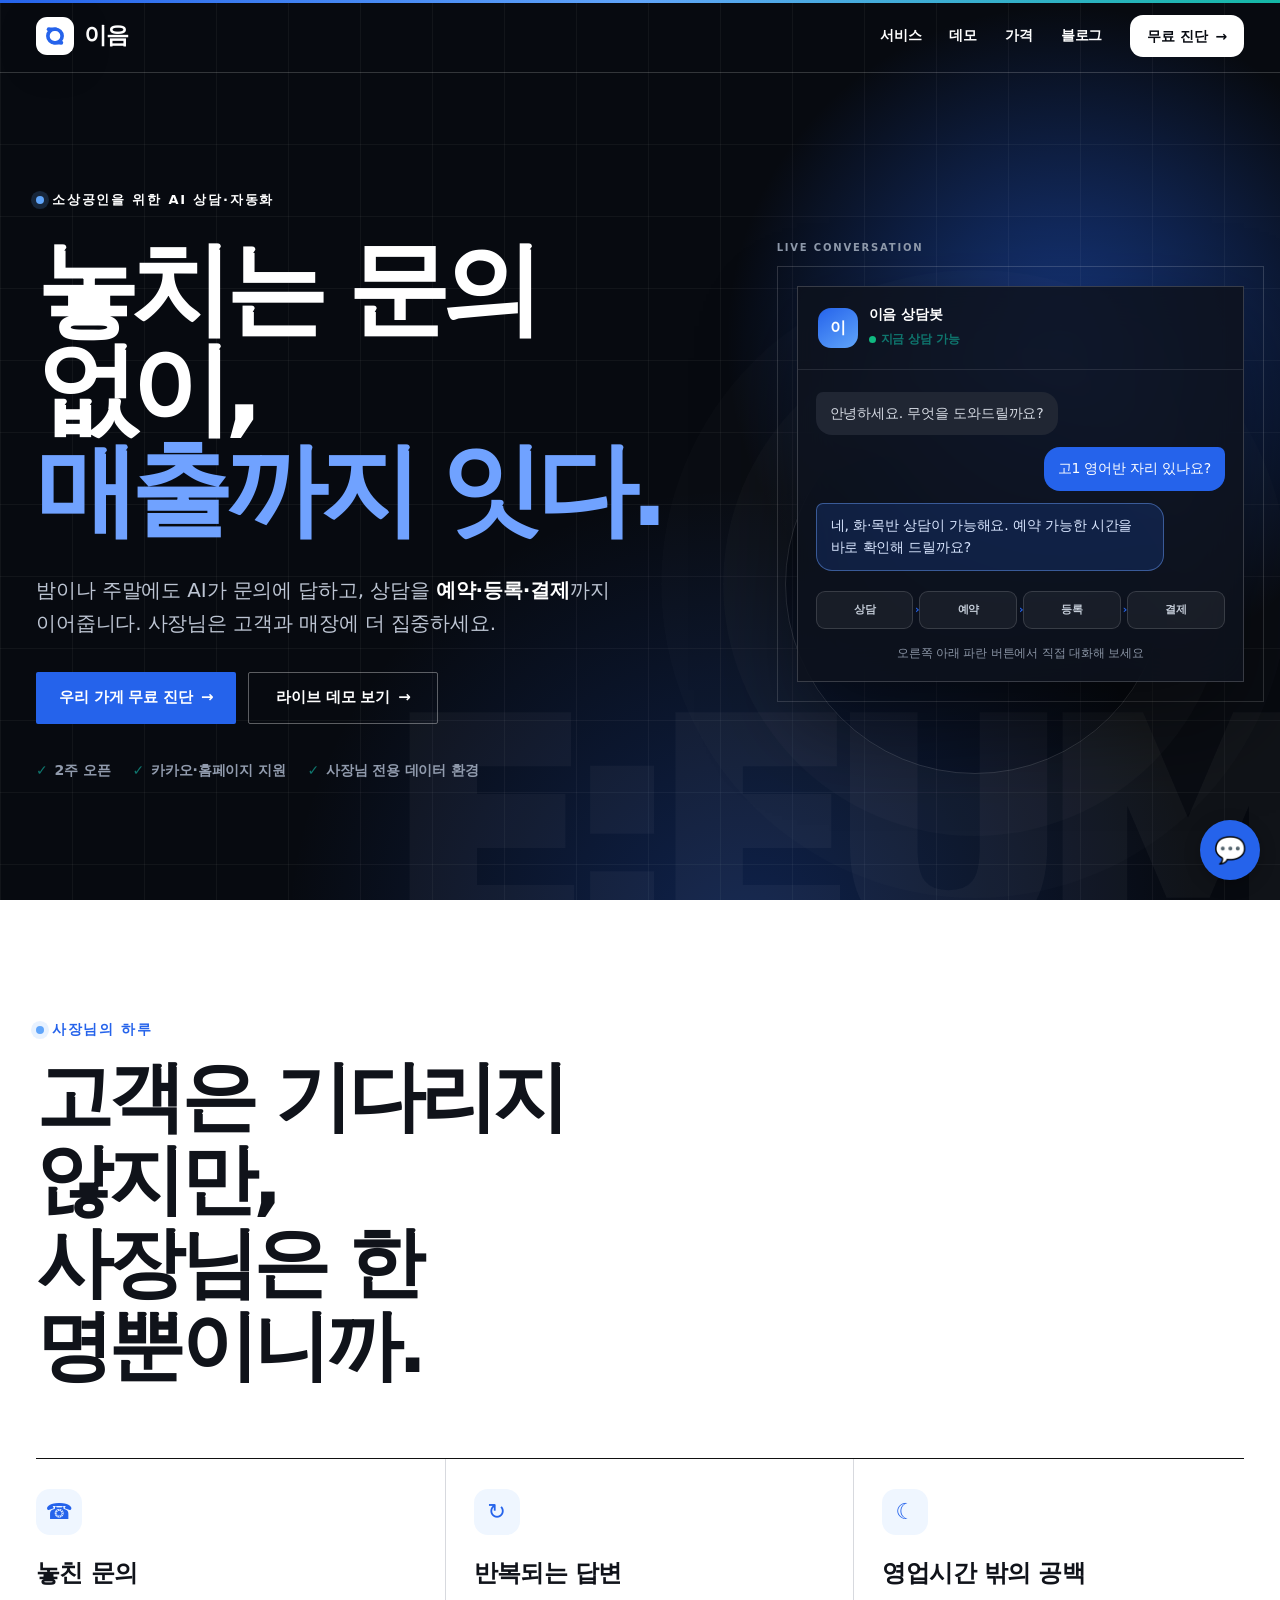
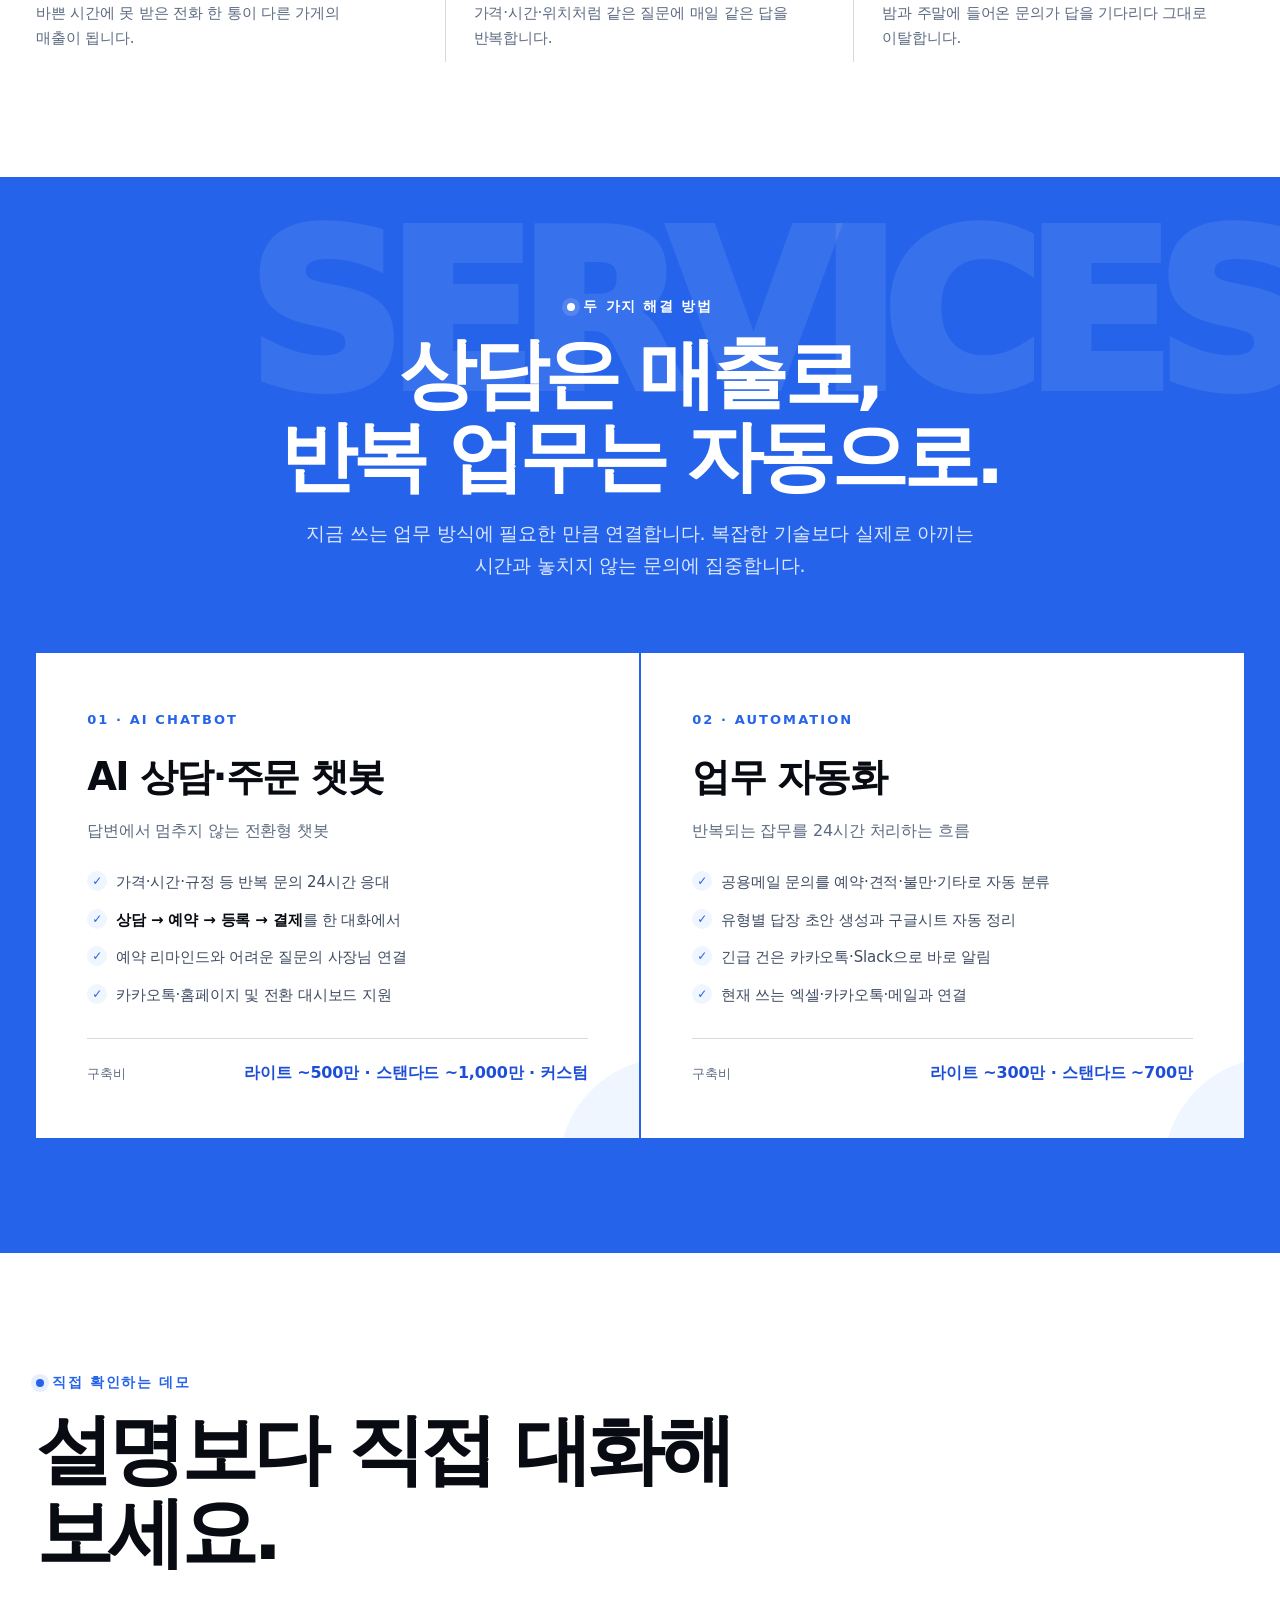
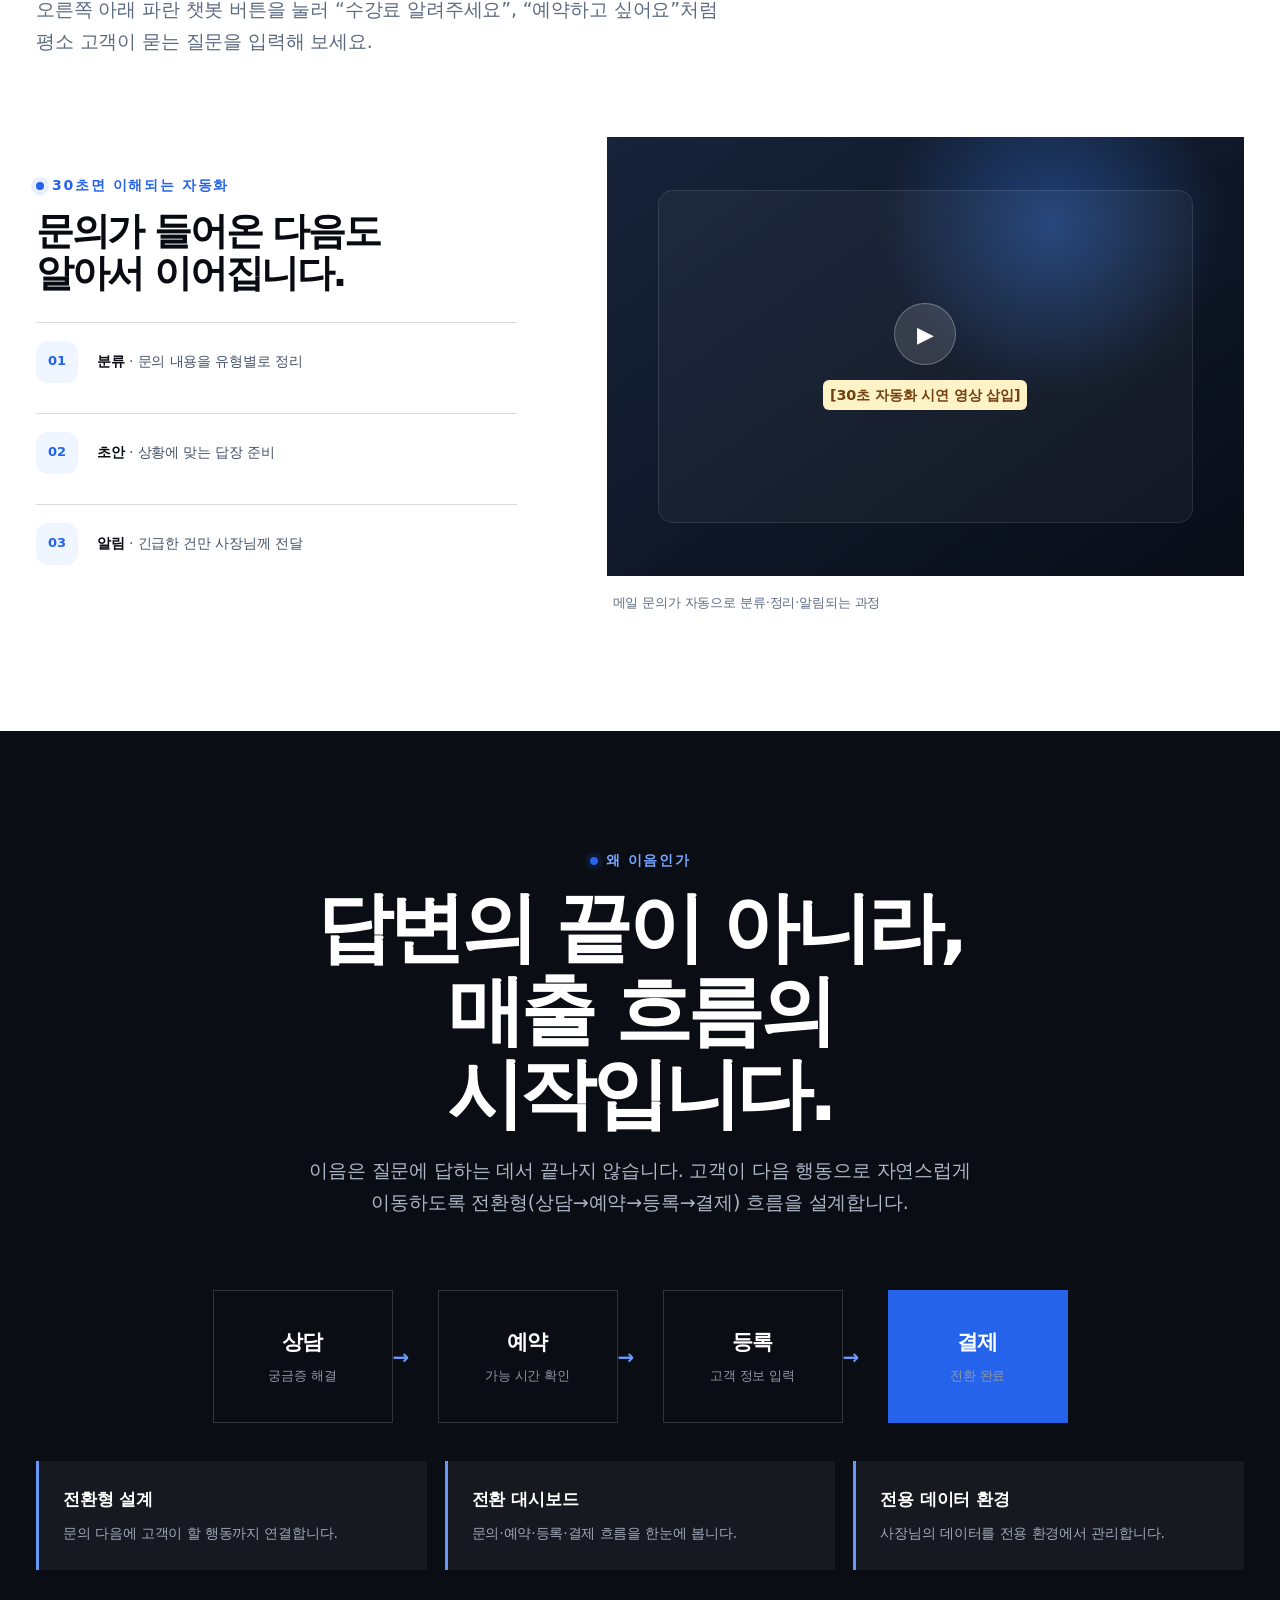
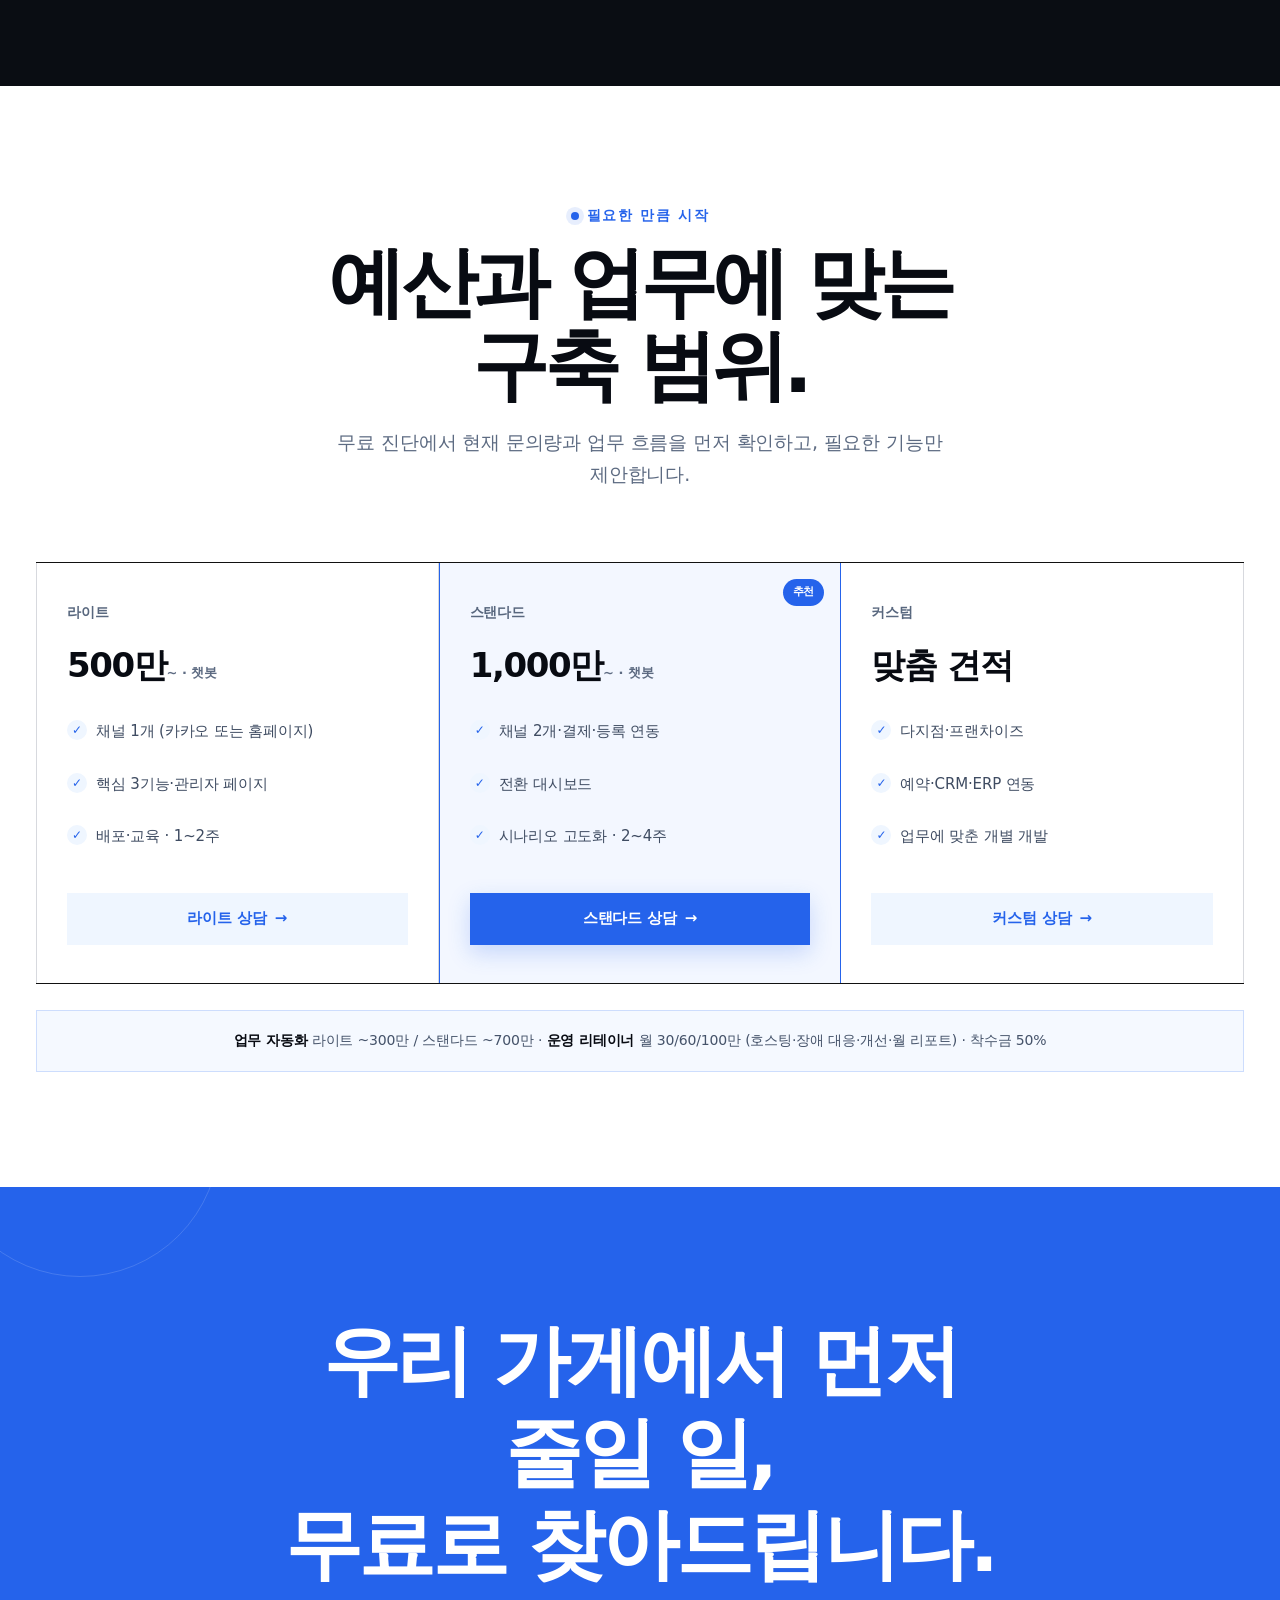
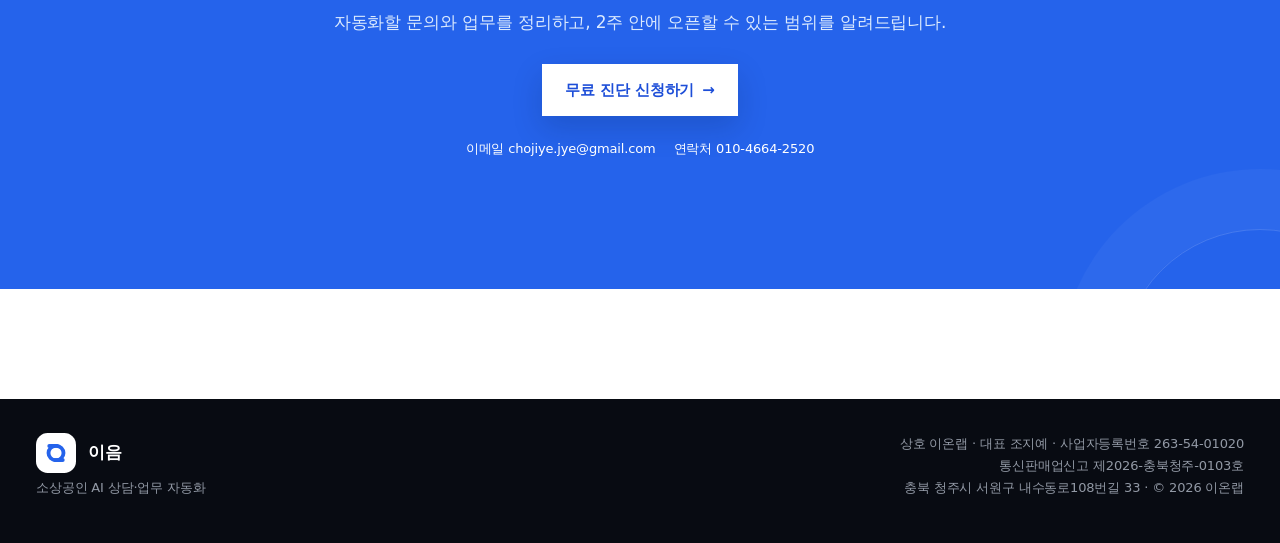
==== commit 8f089279: "블로그 발행: 블로그 섹션 + 첫 글 2편 (학원 챗봇 / 메일 자동화) - blog/index.html 목록, hagwon-chatbot.html, mail-automation." ====
--- a/index.html
+++ b/index.html
@@ -1012,6 +1012,7 @@
           <a href="#services">서비스</a>
           <a href="#demo">데모</a>
           <a href="#pricing">가격</a>
+          <a href="./blog/">블로그</a>
           <a class="btn" href="#contact">무료 진단</a>
         </div>
       </nav>
